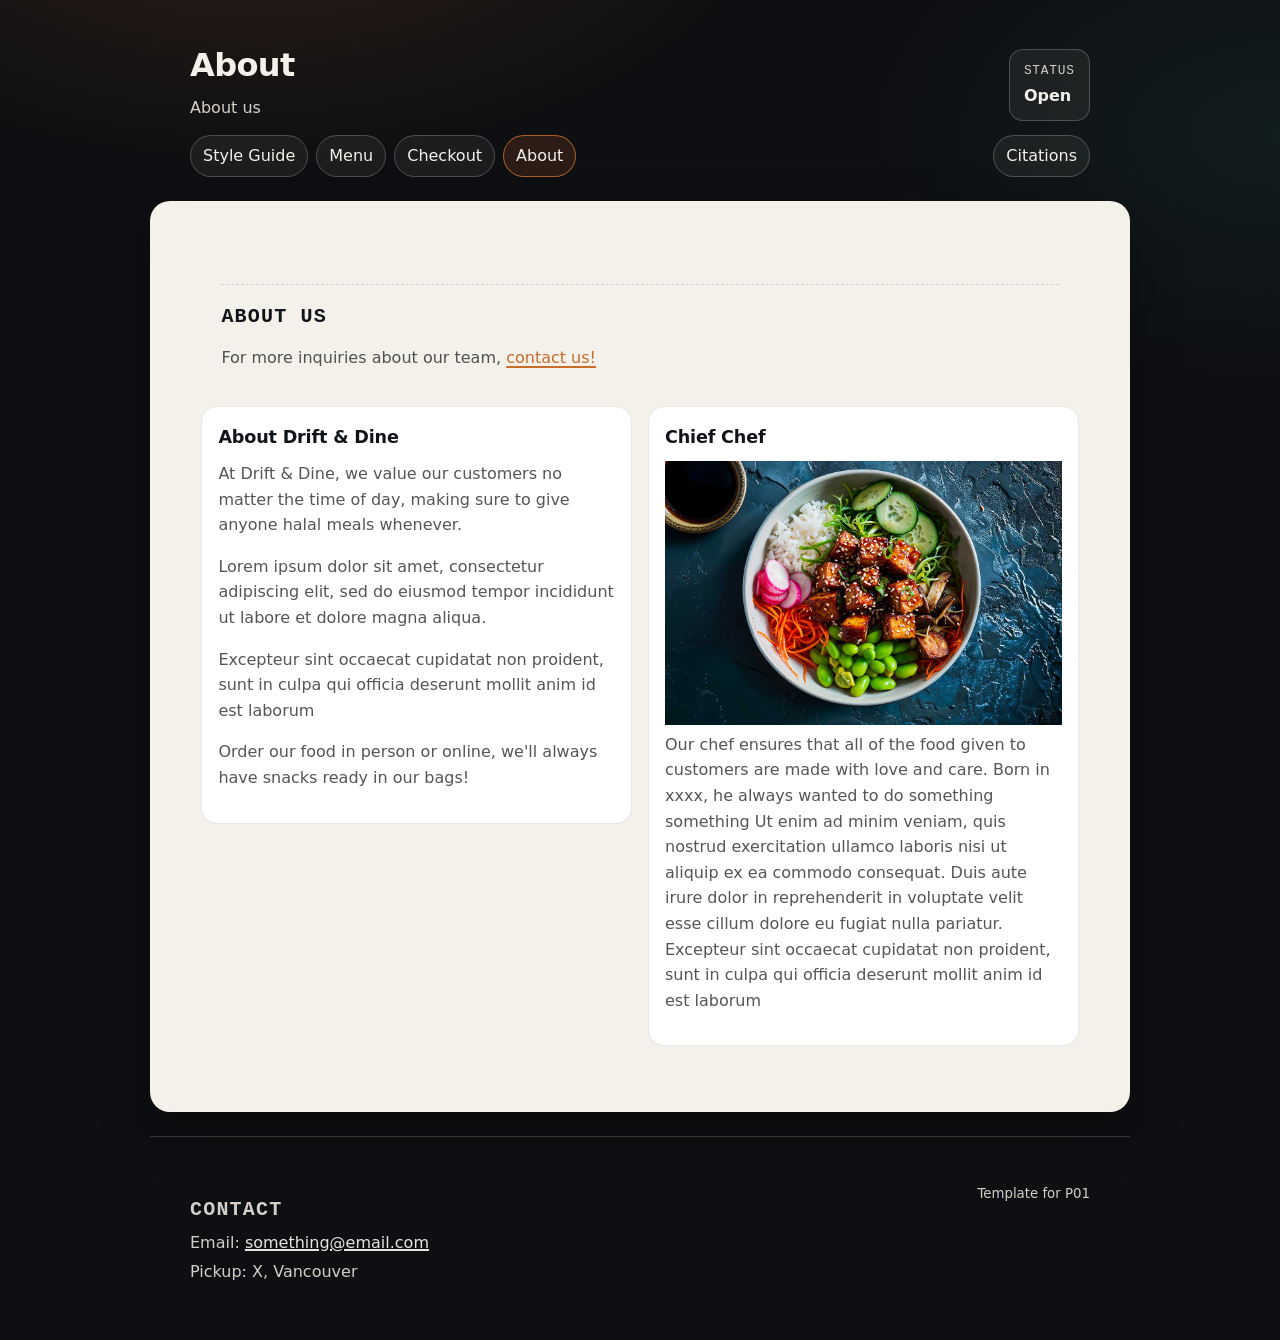
==== about.html @ 3fe71f36 "Added about me and contact link, incorporated links between pages, made minor adjustments to some he" ====
<!DOCTYPE html>
<html lang="en">
  <head>
    <meta charset="utf-8" />
    <meta name="viewport" content="width=device-width, initial-scale=1" />
    <title>About Us</title>
    <link rel="stylesheet" href="css/main.css" />
  </head>

  <body>
    <a class="skip-link" href="#main">Skip to content</a>

    <header class="site-header">
      <div class="container">
        <div class="brandbar">
          <div>
            <h1 class="page-title">About</h1>
            <p class="lede">About us</p>
          </div>

          <div class="brand-chip" aria-label="Order status">
            <span class="brand-chip__label">Status</span>
            <span class="brand-chip__name">Open</span>
          </div>
        </div>

        <nav class="top-nav" aria-label="Primary">
          <a href="index.html">Style Guide</a>
          <a href="prodlist.html">Menu</a>
          <a href="checkout.html">Checkout</a>
          <a href="about.html" aria-current="page">About</a>
          <span class="top-nav__spacer" aria-hidden="true"></span>
          <a href="index.html#citations">Citations</a>
        </nav>
      </div>
    </header>

    <main id="main" class="paper">
      <div class="container">
        <section class="section">
          <header class="section__header">
            <h2>About Us</h2>
            <p class="section__hint">For more inquiries about our team, <a href="#contact">contact us!</a></p>
          </header>

          <div class="checkout-layout">
            <!-- cart -->
            <section class="card checkout-card" aria-label="Cart">
              <h3>About Drift &amp; Dine</h3>
              <p>At Drift &amp; Dine, we value our customers no matter the time of day, making sure to give anyone halal meals whenever.</p>
              <p>Lorem ipsum dolor sit amet, consectetur adipiscing elit, sed do eiusmod tempor incididunt ut labore et dolore magna aliqua. </p>
              <p> Excepteur sint occaecat cupidatat non proident, sunt in culpa qui officia deserunt mollit anim id est laborum</p>
              <p>Order our food in person or online, we'll always have snacks ready in our bags!</p>
            </section>
            <!-- payment -->
            <section class="card checkout-card" aria-label="Payment form">
                <h3>Chief Chef</h3>
                <!-- chef image and properties are unused at the moment, possible will reuse later. -->
                <a class="product-card__media">
                  <img src="img/street-bowl.jpg" alt="street bowl" />
                </a>
                <p>Our chef ensures that all of the food given to customers are made with love and care. Born in xxxx, he always wanted to do something something Ut enim ad minim veniam, quis nostrud exercitation ullamco laboris nisi ut aliquip ex ea commodo consequat. Duis aute irure dolor in reprehenderit in voluptate velit esse cillum dolore eu fugiat nulla pariatur. Excepteur sint occaecat cupidatat non proident, sunt in culpa qui officia deserunt mollit anim id est laborum</p>
                
            </section>
          </div>
        </section>
      </div>
    </main>

    <footer class="site-footer">
      <div class="container footer-grid">
        <div>
          <h2 class="footer-title" id="contact">Contact</h2>
          <p class="footer-muted">Email: <a href="mailto:something@email.com">something@email.com</a></p>
          <p class="footer-muted">Pickup: X, Vancouver</p>
        </div>
        <div>
          <p class="footer-muted"><small>Template for P01</small></p>
        </div>
      </div>
    </footer>
  </body>
</html>
---- css/main.css ----
/*  - Adds -Steven’s clarity: simple code blocks + css follows Tawshifs readable defaults
    - Fixes- nicer code formatting, consistent forms */
*,
*::before,
*::after { box-sizing: border-box; }

html { scroll-behavior: smooth; }

body {
  margin: 0;
  line-height: 1.6;
  -webkit-font-smoothing: antialiased;
  text-rendering: optimizeLegibility;
}

img { display: block; max-width: 100%; height: auto; }

/*  Tokens  */
:root{
  --bg: #0E0F12;
  --paper: #F4F1EA;
  --ink: #101318;
  --muted: rgba(16,19,24,0.72);
  --line: rgba(16,19,24,0.14);

  --accent: #C86B2B;
  --accent-2: #2A7F75;

  --radius: 14px;
  --max: 980px;

  --mono: ui-monospace, SFMono-Regular, Menlo, Monaco, Consolas, "Liberation Mono", monospace;
  --sans: system-ui, -apple-system, Segoe UI, Roboto, Arial, sans-serif;

  --shadow: 0 18px 48px rgba(0,0,0,0.35);
}

/*  Page background*/
body{
  font-family: var(--sans);
  background:
    radial-gradient(900px 500px at 20% -10%, rgba(200,107,43,0.18), transparent 60%),
    radial-gradient(700px 420px at 100% 10%, rgba(42,127,117,0.12), transparent 60%),
    var(--bg);
  color: var(--paper);
}

/*  Layout containers  */
header, main, footer{
  max-width: var(--max);
  margin: 0 auto;
  padding: 1.25rem;
}

main{
  background: var(--paper);
  color: var(--ink);
  border-radius: calc(var(--radius) + 6px);
  padding: 1.4rem;
  box-shadow: var(--shadow);
  border: 1px solid rgba(255,255,255,0.08);
}

/*  Header  */
header h1{
  font-size: clamp(1.6rem, 3vw, 2.2rem);
  letter-spacing: -0.02em;
  margin: 0 0 0.25rem;
}

header p{
  margin: 0.25rem 0 1rem;
  max-width: 70ch;
  color: rgba(244,241,234,0.86);
}

/*  Top nav  */
header nav{
  display: flex;
  flex-wrap: wrap;
  gap: 0.5rem;
  align-items: center;
}

.nav-divider{
  opacity: 0.65;
  padding: 0 0.15rem;
  user-select: none;
}

header nav a{
  display: inline-block;
  padding: 0.45rem 0.75rem;
  border-radius: 999px;
  text-decoration: none;
  color: var(--paper);
  border: 1px solid rgba(244,241,234,0.22);
  background: rgba(244,241,234,0.06);
  transition: background 0.2s ease, border-color 0.2s ease, transform 0.2s ease;
}

header nav a:hover{
  border-color: rgba(200,107,43,0.65);
  background: rgba(200,107,43,0.12);
  transform: translateY(-1px);
}

header nav a:focus-visible{
  outline: 3px solid rgba(200,107,43,0.45);
  outline-offset: 2px;
}

hr{
  border: none;
  height: 1px;
  background: rgba(244,241,234,0.18);
  margin: 1.25rem 0 0;
}

/*  Headings  */
h2{
  margin: 2rem 0 0.75rem;
  font-size: 1.25rem;
  letter-spacing: 0.06em;
  text-transform: uppercase;
  font-family: var(--mono);
  color: var(--ink);
  border-top: 1px dashed var(--line);
  padding-top: 1rem;
}

h3{
  margin: 0 0 0.6rem;
  font-size: 1.1rem;
  letter-spacing: -0.01em;
}

h4{
  margin: 1rem 0 0.45rem;
  font-size: 0.95rem;
  color: rgba(16,19,24,0.88);
}

/* Body text */
main p{
  max-width: 72ch;
  color: var(--muted);
  margin-top: 0.4rem;
}

.note{
  margin-top: 0.75rem;
  font-size: 0.95rem;
}

/*  Element */
.element{
  background: #FFFFFF;
  border: 1px solid rgba(16,19,24,0.10);
  border-radius: var(--radius);
  padding: 1rem 1rem 0.95rem;
  margin: 0.9rem 0 1.1rem;
  position: relative;
}

.element::before{
  content: "";
  position: absolute;
  top: -7px;
  left: 18px;
  width: 64px;
  height: 12px;
  background: rgba(200,107,43,0.20);
  border: 1px solid rgba(200,107,43,0.25);
  border-radius: 999px;
}
main a{
  color: var(--accent);
  text-decoration: underline;
  text-underline-offset: 3px;
  text-decoration-thickness: 2px;
  transition: color 0.2s ease, text-decoration-color 0.2s ease;
}

main a:hover{
  color: #A65624;
  text-decoration-color: transparent; 
}

main a:focus-visible{
  outline: 3px solid rgba(200,107,43,0.35);
  outline-offset: 2px;
  border-radius: 6px;
}

/*  Code blocks  */
pre{
  margin: 0.6rem 0 0.9rem;
  overflow-x: auto;
  background: rgba(16,19,24,0.04);
  border: 1px dashed rgba(16,19,24,0.18);
  border-radius: 12px;
  padding: 0.85rem;
}

code{
  font-family: var(--mono);
  font-size: 0.92rem;
  color: rgba(16,19,24,0.92);
}

pre code{
  display: block;
  white-space: pre; /* keep formatting */
}

/* Inline code inside sentences */
p code, li code{
  background: rgba(16,19,24,0.06);
  border: 1px solid rgba(16,19,24,0.10);
  padding: 0.1rem 0.35rem;
  border-radius: 8px;
}

/*  Buttons */
button{
  font: inherit;
  padding: 0.6rem 0.95rem;
  border-radius: 12px;
  border: 1px solid rgba(16,19,24,0.18);
  background: #fff;
  color: var(--ink);
  cursor: pointer;
  transition: transform 0.2s ease, border-color 0.2s ease, background 0.2s ease;
}

button:hover{
  border-color: rgba(200,107,43,0.75);
  transform: translateY(-1px);
}

button:active{
  transform: translateY(0px);
}

button:focus-visible{
  outline: 3px solid rgba(200,107,43,0.35);
  outline-offset: 2px;
}

.button-row{
  display: flex;
  gap: 0.5rem;
  flex-wrap: wrap;
}

/*  Forms with Stevens “label underline- */
label{
  display: inline-block;
  margin: 0.35rem 0 0.25rem;
  font-weight: 650;
  color: rgba(16,19,24,0.88);
  border-bottom: 2px solid rgba(16,19,24,0.10);
  padding-bottom: 0.15rem;
}

input[type="text"],
input[type="email"],
input[type="tel"],
input[type="number"]{
  width: min(520px, 100%);
  padding: 0.65rem 0.8rem;
  border-radius: 12px;
  border: 1px solid rgba(16,19,24,0.20);
  background: #fff;
  color: var(--ink);
  transition: border-color 0.2s ease, box-shadow 0.2s ease, background 0.2s ease;
}

input:hover{
  border-color: rgba(16,19,24,0.34);
}

input:focus{
  outline: none;
  border-color: rgba(200,107,43,0.75);
  box-shadow: 0 0 0 4px rgba(200,107,43,0.18);
  background: rgba(244,241,234,0.55); /* subtle “paper” interaction */
}

/*  Radios  */
fieldset{
  border: 1px dashed rgba(16,19,24,0.20);
  border-radius: var(--radius);
  padding: 0.8rem;
  background: rgba(16,19,24,0.02);
  margin: 0.75rem 0;
}

legend{
  font-family: var(--mono);
  font-size: 0.85rem;
  letter-spacing: 0.06em;
  text-transform: uppercase;
  padding: 0 0.4rem;
  color: rgba(16,19,24,0.75);
}

input[type="radio"]{
  accent-color: var(--accent);
}

/*  Images*/
img{
  border-radius: 14px;
  border: 1px solid rgba(16,19,24,0.12);
}

a:hover img{ border-color: rgba(200,107,43,0.45); }

a:focus-visible img{
  outline: 3px solid rgba(200,107,43,0.35);
  outline-offset: 3px;
}

/*  Lists */
ul, ol{
  padding-left: 1.2rem;
  color: rgba(16,19,24,0.78);
}

li{ margin: 0.25rem 0; }

/*  Type demo   */
.type-demo h1{ margin: 0 0 0.2rem; }
.type-demo h2{
  margin: 0 0 0.2rem;
  border: none;
  padding: 0;
  text-transform: none;
  font-family: var(--sans);
  letter-spacing: -0.01em;
}
.type-demo h3{ margin: 0 0 0.2rem; }
.type-demo h4{ margin: 0; }

/*  Menu grid  */
.menu-grid{
  display: grid;
  grid-template-columns: repeat(auto-fit, minmax(220px, 1fr));
  gap: 0.9rem;
}

.menu-card{
  border: 1px solid rgba(16,19,24,0.10);
  border-radius: 14px;
  padding: 0.8rem;
  background: rgba(16,19,24,0.02);
}

.price{ margin: 0.35rem 0; }

/*  Colour book */
.color-book{
  display: grid;
  grid-template-columns: repeat(auto-fit, minmax(220px, 1fr));
  gap: 0.75rem;
  margin-top: 0.75rem;
}

.swatch{
  display: grid;
  grid-template-columns: 44px 1fr;
  gap: 0.75rem;
  align-items: center;
  border: 1px solid rgba(16,19,24,0.10);
  border-radius: 14px;
  padding: 0.75rem;
  background: #fff;
}

.chip{
  width: 44px;
  height: 44px;
  border-radius: 12px;
  border: 1px solid rgba(16,19,24,0.12);
}

.swatch-meta{ display: grid; gap: 0.1rem; }

.swatch-name{
  margin: 0;
  color: rgba(16,19,24,0.92);
  font-weight: 800;
}

.swatch-use{ margin: 0; font-size: 0.95rem; }

.swatch-hex{
  grid-column: 1 / -1;
  margin: 0.35rem 0 0;
}

/*  Image section */
.image-stack{
  display: grid;
  gap: 0.9rem;
  margin-top: 0.75rem;
}

.img-block{
  margin: 0;
  padding: 0.75rem;
  border: 1px solid rgba(16,19,24,0.10);
  border-radius: 14px;
  background: rgba(16,19,24,0.02);
}

.img-block figcaption{
  margin-top: 0.6rem;
  color: rgba(16,19,24,0.72);
  max-width: 70ch;
}

/*  Notes block  */
.icon-notes{
  margin-top: 0.75rem;
  padding: 0.75rem;
  border-left: 4px solid rgba(42,127,117,0.35);
  background: rgba(42,127,117,0.08);
  border-radius: 12px;
}

/*  Brand preview  */
.brand-preview{
  display: grid;
  gap: 0.75rem;
  border: 1px solid rgba(16,19,24,0.10);
  border-radius: 14px;
  padding: 0.9rem;
  background: linear-gradient(180deg, rgba(200,107,43,0.06), rgba(42,127,117,0.05));
}

.preview-kicker{
  margin: 0;
  font-family: var(--mono);
  letter-spacing: 0.06em;
  text-transform: uppercase;
  color: rgba(16,19,24,0.65);
}

.preview-title{ margin: 0.2rem 0 0.25rem; font-size: 1.15rem; }
.preview-body{ margin: 0; }

.preview-actions{
  display: flex;
  gap: 0.5rem;
  flex-wrap: wrap;
  align-items: center;
}

.ghost-link{
  padding: 0.55rem 0.8rem;
  border-radius: 12px;
  border: 1px dashed rgba(16,19,24,0.22);
  text-decoration: none;
  color: rgba(16,19,24,0.82);
  background: rgba(255,255,255,0.6);
}

.ghost-link:hover{
  border-color: rgba(42,127,117,0.55);
  color: rgba(42,127,117,0.95);
}

.badge{
  display: inline-block;
  padding: 0.35rem 0.6rem;
  border-radius: 999px;
  font-family: var(--mono);
  font-size: 0.85rem;
  letter-spacing: 0.04em;
  border: 1px solid rgba(16,19,24,0.12);
}

.badge-spice{
  background: rgba(200,107,43,0.12);
  color: rgba(120,55,20,0.95);
}

.badge-info{
  background: rgba(42,127,117,0.12);
  color: rgba(22,86,78,0.95);
}

/*  Footer  */
footer{
  margin-top: 1.5rem;
  border-top: 1px solid rgba(244,241,234,0.18);
  padding-top: 1.25rem;
  color: rgba(244,241,234,0.85);
}

footer a{
  color: rgba(244,241,234,0.95);
  text-decoration-thickness: 2px;
}

footer a:hover{ color: var(--accent); }

/*  Responsive  */
@media (max-width: 560px){
  header nav a{ width: 100%; text-align: center; }
  .nav-divider{ display: none; }
  button{ width: 100%; }
  .button-row{ flex-direction: column; }
  main{ padding: 1rem; }
}

.nav-container{ display:flex; flex-wrap:wrap; align-items:baseline; gap:0.5rem; }
.product-container, .checkout-container{ display:flex; flex-wrap:wrap; gap:1rem; }
.checkout-container{ justify-content: space-between; }
/* checkout*/

.skip-link{
  position: absolute;
  left: -999px;
  top: 0;
  padding: 0.6rem 0.9rem;
  background: #fff;
  color: var(--ink);
  border-radius: 12px;
  border: 1px solid rgba(16,19,24,0.18);
}
.skip-link:focus{
  left: 1rem;
  top: 1rem;
  z-index: 999;
}

.container{
  max-width: var(--max);
  margin: 0 auto;
  padding: 1.25rem;
}

.site-header{
  padding-bottom: 0.25rem;
}

.brandbar{
  display: flex;
  justify-content: space-between;
  align-items: flex-end;
  gap: 1rem;
  flex-wrap: wrap;
}

.page-title{
  margin: 0;
  font-size: clamp(1.4rem, 3vw, 2rem);
  letter-spacing: -0.02em;
}

.lede{
  margin: 0.25rem 0 0;
  max-width: 60ch;
  color: rgba(244,241,234,0.86);
}

.brand-chip{
  display: grid;
  gap: 0.1rem;
  padding: 0.7rem 0.9rem;
  border-radius: 14px;
  border: 1px solid rgba(244,241,234,0.22);
  background: rgba(244,241,234,0.06);
}
.brand-chip__label{
  font-family: var(--mono);
  font-size: 0.8rem;
  letter-spacing: 0.06em;
  text-transform: uppercase;
  opacity: 0.85;
}
.brand-chip__name{
  font-weight: 800;
}

.top-nav{
  margin-top: 0.9rem;
  display: flex;
  flex-wrap: wrap;
  gap: 0.5rem;
  align-items: center;
}
.top-nav a{
  display: inline-block;
  padding: 0.45rem 0.75rem;
  border-radius: 999px;
  text-decoration: none;
  color: var(--paper);
  border: 1px solid rgba(244,241,234,0.22);
  background: rgba(244,241,234,0.06);
}
.top-nav a:hover{
  border-color: rgba(200,107,43,0.65);
  background: rgba(200,107,43,0.12);
}
.top-nav a[aria-current="page"]{
  border-color: rgba(200,107,43,0.85);
  background: rgba(200,107,43,0.16);
}
.top-nav__spacer{
  flex: 1 1 auto;
}

.paper{
  background: var(--paper);
  color: var(--ink);
  border-radius: calc(var(--radius) + 6px);
  box-shadow: var(--shadow);
  border: 1px solid rgba(255,255,255,0.08);
}
.section{
  padding: 1.2rem 0.5rem 1.4rem;
}
.section__header h2{
  margin-top: 0;
}
.section__hint{
  margin: 0.25rem 0 0;
  color: var(--muted);
}

.checkout-layout{
  display: grid;
  grid-template-columns: 1fr 1fr;
  gap: 1rem;
  align-items: start;
  margin-top: 1rem;
}

.card{
  background: #fff;
  border: 1px solid rgba(16,19,24,0.10);
  border-radius: 16px;
  padding: 1rem;
}

.card__head{
  display: flex;
  justify-content: space-between;
  align-items: center;
  gap: 0.75rem;
  margin-bottom: 0.6rem;
}
.card__head h3{
  margin: 0;
}

.tag{
  font-family: var(--mono);
  font-size: 0.8rem;
  letter-spacing: 0.06em;
  text-transform: uppercase;
  padding: 0.25rem 0.55rem;
  border-radius: 999px;
  border: 1px solid rgba(16,19,24,0.12);
  background: rgba(16,19,24,0.03);
  color: rgba(16,19,24,0.75);
}

.muted{ color: rgba(16,19,24,0.62); }

.cart{
  list-style: none;
  padding: 0;
  margin: 0;
}
.cart__row{
  display: flex;
  justify-content: space-between;
  gap: 1rem;
  padding: 0.7rem 0;
  border-bottom: 1px solid rgba(16,19,24,0.10);
}
.cart__row:last-child{ border-bottom: none; }

.cart__name{ font-weight: 750; }
.cart__meta{ display:block; font-size: 0.92rem; color: rgba(16,19,24,0.62); }
.cart__price{ font-weight: 750; }

.totals{
  margin-top: 0.9rem;
  display: grid;
  gap: 0.35rem;
}
.totals__row{
  display: flex;
  justify-content: space-between;
  gap: 1rem;
}
.totals__row--grand{
  margin-top: 0.35rem;
  padding-top: 0.6rem;
  border-top: 1px solid rgba(16,19,24,0.12);
}

.form{
  display: grid;
  gap: 0.9rem;
}
.fieldset{
  border: 1px dashed rgba(16,19,24,0.20);
  border-radius: 14px;
  padding: 0.8rem;
  background: rgba(16,19,24,0.02);
}
.field{
  display: grid;
  gap: 0.35rem;
  margin-top: 0.55rem;
}
.field:first-of-type{ margin-top: 0; }

.choice{
  display: flex;
  gap: 0.6rem;
  align-items: baseline;
  margin-top: 0.45rem;
}

.field--two{
  display: grid;
  grid-template-columns: 1fr 1fr 1fr;
  gap: 0.6rem;
  margin-top: 0.75rem;
}

.actions{
  margin-top: 0.6rem;
}
.actions--stack{
  display: grid;
  gap: 0.55rem;
}

.btn{
  display: inline-block;
  text-align: center;
  padding: 0.65rem 0.95rem;
  border-radius: 12px;
  border: 1px solid rgba(16,19,24,0.18);
  background: #fff;
  color: var(--ink);
  text-decoration: none;
  cursor: pointer;
}
.btn:hover{
  border-color: rgba(200,107,43,0.75);
  transform: translateY(-1px);
}
.btn:focus-visible{
  outline: 3px solid rgba(200,107,43,0.35);
  outline-offset: 2px;
}
.btn--primary{
  border-color: rgba(200,107,43,0.65);
  background: rgba(200,107,43,0.10);
}

.site-footer{
  padding-top: 1.25rem;
  padding-bottom: 2rem;
  color: rgba(244,241,234,0.85);
}
.footer-grid{
  display: flex;
  justify-content: space-between;
  gap: 1rem;
  flex-wrap: wrap;
}
.footer-title{
  margin: 0 0 0.25rem; 
  color: rgba(244,241,234,0.85);
}
.footer-muted{ margin: 0.2rem 0; color: rgba(244,241,234,0.85); }

@media (max-width: 820px){
  .checkout-layout{ grid-template-columns: 1fr; }
  .top-nav__spacer{ display:none; }
}
@media (max-width: 560px){
  .top-nav a{ width: 100%; }
  .field--two{ grid-template-columns: 1fr; }
}
/* product listing template */

.sub-nav{
  display: flex;
  flex-wrap: wrap;
  gap: 0.5rem;
  margin: 0.75rem 0 1rem;
}
.sub-nav a{
  display: inline-block;
  padding: 0.4rem 0.7rem;
  border-radius: 999px;
  text-decoration: none;
  border: 1px solid rgba(16,19,24,0.14);
  background: rgba(16,19,24,0.03);
  color: rgba(16,19,24,0.88);
}
.sub-nav a:hover{
  border-color: rgba(200,107,43,0.55);
  background: rgba(200,107,43,0.10);
}

.feature{
  display: grid;
  grid-template-columns: 1.2fr 1fr;
  gap: 1rem;
  margin-top: 0.5rem;
  padding: 1rem;
  border-radius: 16px;
  border: 1px solid rgba(16,19,24,0.10);
  background: linear-gradient(180deg, rgba(200,107,43,0.06), rgba(42,127,117,0.05));
}
.feature__media img{
  width: 100%;
  height: auto;
}
.feature__title{
  margin: 0;
  font-size: 1.25rem;
}
.feature__copy{
  margin: 0.45rem 0 0.7rem;
  color: rgba(16,19,24,0.72);
  max-width: 65ch;
}

.price-row{
  display: flex;
  flex-wrap: wrap;
  gap: 0.5rem;
  align-items: center;
  margin-bottom: 0.75rem;
}

.pill{
  display: inline-block;
  padding: 0.25rem 0.55rem;
  border-radius: 999px;
  font-family: var(--mono);
  font-size: 0.8rem;
  letter-spacing: 0.05em;
  border: 1px solid rgba(16,19,24,0.12);
  background: rgba(16,19,24,0.03);
  color: rgba(16,19,24,0.72);
}
.pill--mint{
  background: rgba(42,127,117,0.12);
  color: rgba(22,86,78,0.95);
  border-color: rgba(42,127,117,0.22);
}

.product-grid{
  display: grid;
  grid-template-columns: repeat(3, minmax(0, 1fr));
  gap: 0.9rem;
  margin-top: 0.9rem;
}

.product-card{
  border: 1px solid rgba(16,19,24,0.10);
  border-radius: 16px;
  background: #fff;
  overflow: hidden;
  display: grid;
  grid-template-rows: auto 1fr;
}

.product-card__media{
  display: block;
}
.product-card__media img{
  width: 100%;
  height: auto;
  border-radius: 0;
  border: 0;
}

.placeholder-media{
  display: grid;
  place-items: center;
  height: 180px;
  font-size: 2rem;
  border-bottom: 1px solid rgba(16,19,24,0.10);
  background: rgba(16,19,24,0.03);
  color: rgba(16,19,24,0.55);
}

.product-card__body{
  padding: 0.85rem;
  display: grid;
  gap: 0.35rem;
}
.product-card__title{
  margin: 0;
  font-size: 1.05rem;
}
.product-card__desc{
  margin: 0;
  color: rgba(16,19,24,0.70);
  max-width: 55ch;
}

.product-card__meta{
  display: flex;
  justify-content: space-between;
  align-items: center;
  gap: 0.75rem;
  margin-top: 0.25rem;
}

.pill-link{
  display: inline-block;
  padding: 0.35rem 0.65rem;
  border-radius: 999px;
  font-family: var(--mono);
  font-size: 0.8rem;
  letter-spacing: 0.05em;
  text-decoration: none;
  border: 1px solid rgba(200,107,43,0.45);
  background: rgba(200,107,43,0.10);
  color: rgba(16,19,24,0.88);
}
.pill-link:hover{
  border-color: rgba(200,107,43,0.75);
  background: rgba(200,107,43,0.16);
}

.notice{
  border: 1px dashed rgba(16,19,24,0.20);
  border-radius: 14px;
  padding: 0.85rem;
  background: rgba(16,19,24,0.02);
}
.notice p{ margin: 0.35rem 0; }

@media (max-width: 960px){
  .product-grid{ grid-template-columns: repeat(2, minmax(0, 1fr)); }
  .feature{ grid-template-columns: 1fr; }
}
@media (max-width: 560px){
  .product-grid{ grid-template-columns: 1fr; }
  .sub-nav a{ width: 100%; text-align: center; }
}
/* Palette Steven style*/
.palette-grid{
  display: grid;
  grid-template-columns: repeat(auto-fit, minmax(260px, 1fr));
  gap: 0.9rem;
  margin-top: 0.75rem;
}

.palette-card{
  margin: 0;
  padding: 0.75rem;
  border: 1px solid rgba(16,19,24,0.10);
  border-radius: 14px;
  background: rgba(16,19,24,0.02);
}

.palette-card img{
  width: 100%;
  height: auto;
  border-radius: 14px;
  border: 1px solid rgba(16,19,24,0.12);
}

.palette-card figcaption{
  margin-top: 0.6rem;
  color: rgba(16,19,24,0.72);
  max-width: 70ch;
}
.nav-link{
  display:inline-block;
  padding:0.45rem 0.75rem;
  border-radius:999px;
  text-decoration:none;
  color: var(--paper);
  border: 1px solid rgba(244,241,234,0.22);
  background: rgba(244,241,234,0.06);
}
.nav-link:hover{
  border-color: rgba(200,107,43,0.65);
  background: rgba(200,107,43,0.12);
}
.pay-fields{
  display:grid;
  grid-template-columns: 1fr 1fr 1fr;
  gap: 0.6rem;
}

/* .chef_img{
  max-width: 75%;
  height:auto;
} */
@media (max-width:560px){
  .pay-fields{ grid-template-columns: 1fr; }
}
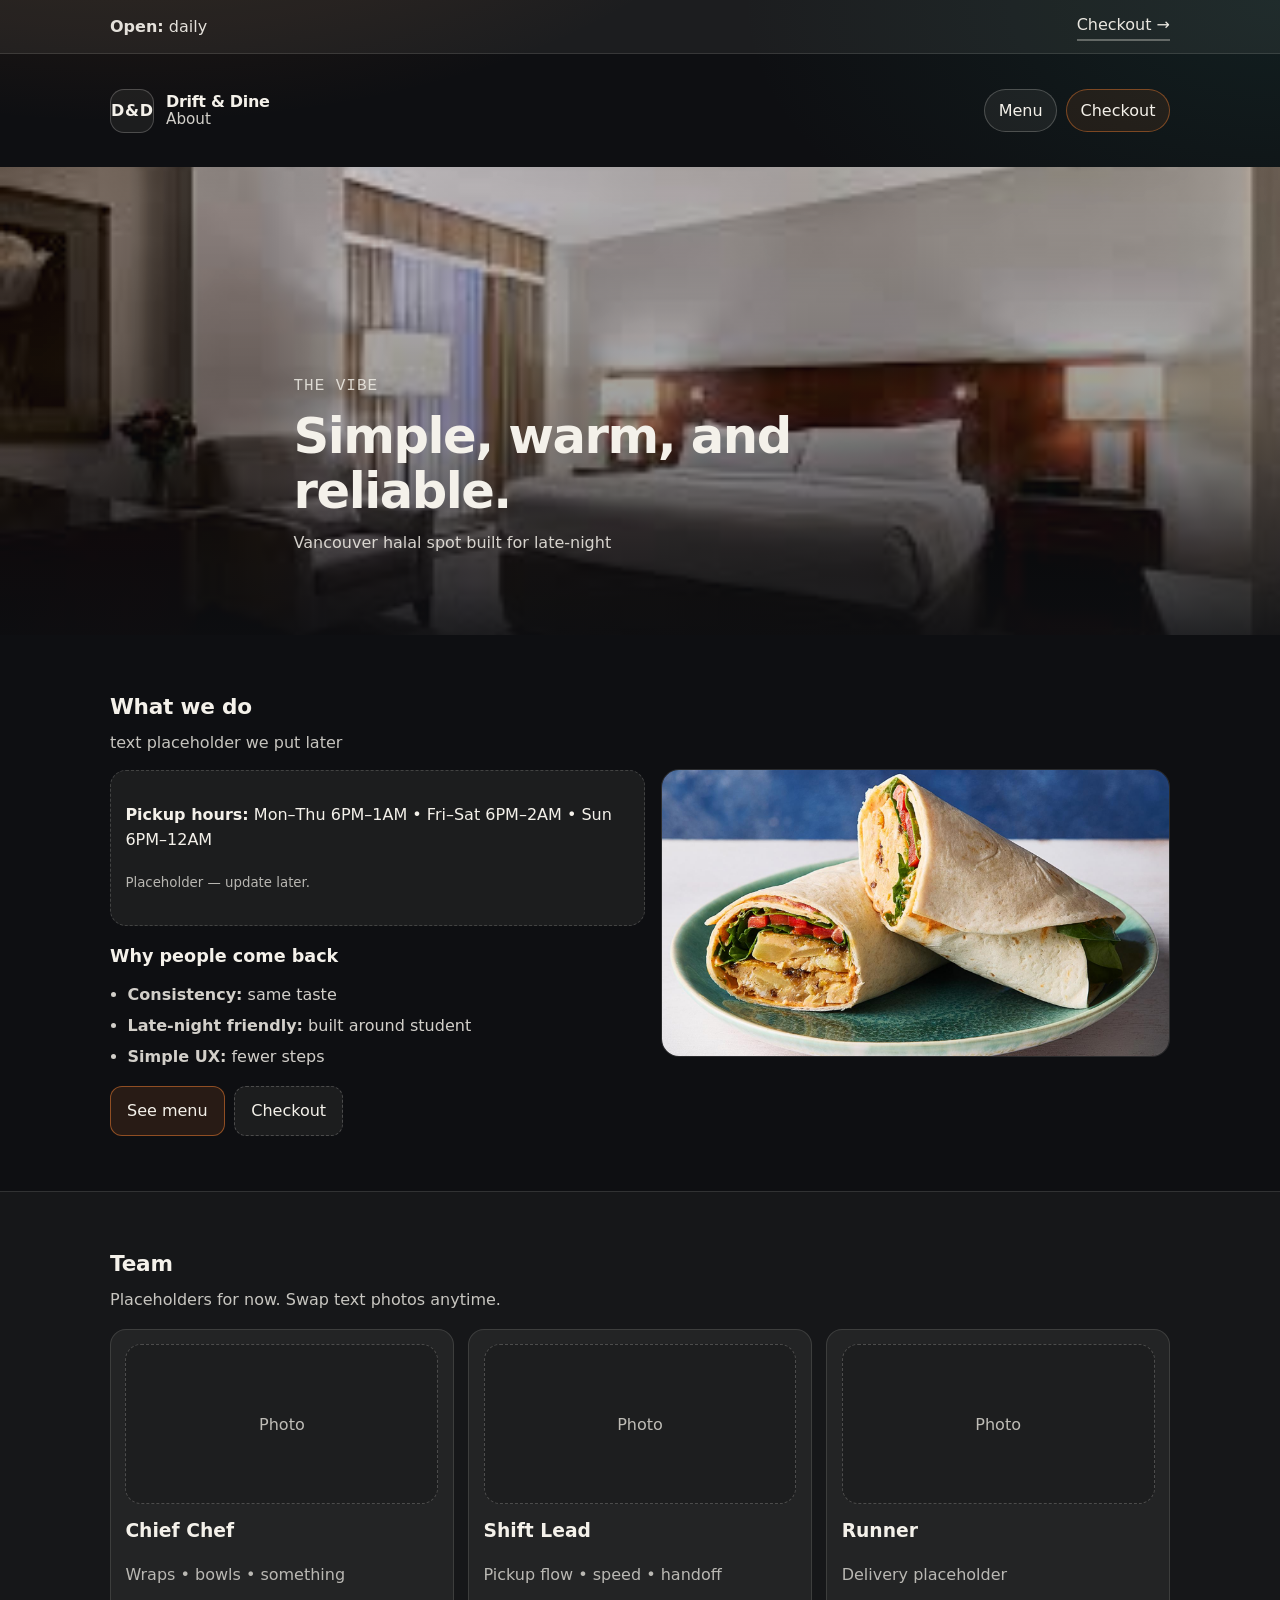
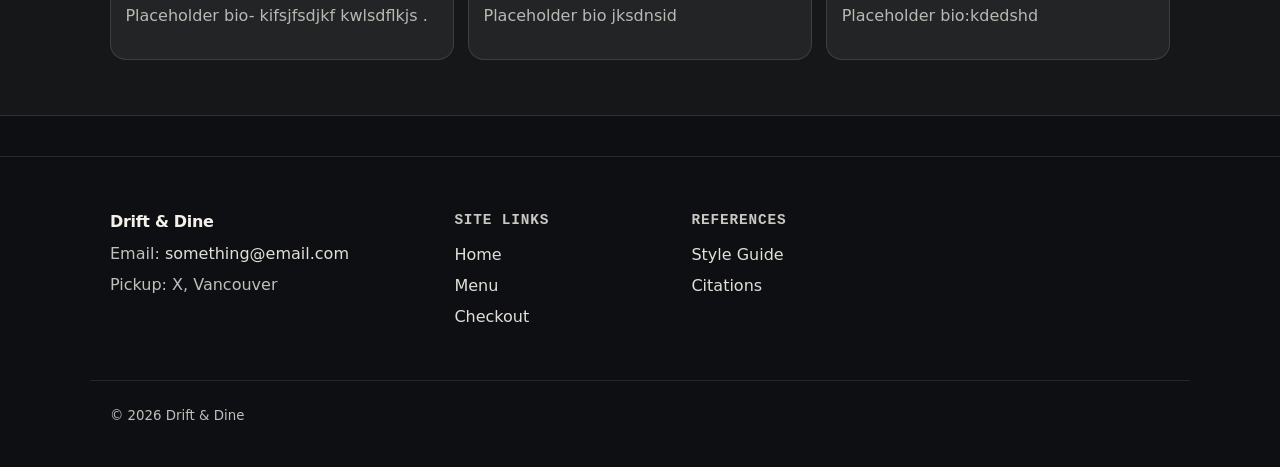
==== commit 4676c37f: "Revamp layout, header/footer, and styles Refactor site templates and CSS for a refreshed layout and " ====
--- a/about.html
+++ b/about.html
@@ -3,81 +3,143 @@
   <head>
     <meta charset="utf-8" />
     <meta name="viewport" content="width=device-width, initial-scale=1" />
-    <title>About Us</title>
+    <title>Drift &amp; Dine About</title>
     <link rel="stylesheet" href="css/main.css" />
   </head>
 
-  <body>
-    <a class="skip-link" href="#main">Skip to content</a>
+  <body class="site">
+    <a class="skip-link" href="#main">Skip content</a>
 
-    <header class="site-header">
-      <div class="container">
-        <div class="brandbar">
-          <div>
-            <h1 class="page-title">About</h1>
-            <p class="lede">About us</p>
-          </div>
+    <div class="noticebar" role="region" aria-label="Announcement">
+      <div class="container noticebar__inner">
+        <p class="noticebar__text"><strong>Open:</strong> daily</p>
+        <a class="noticebar__link" href="checkout.html">Checkout →</a>
+      </div>
+    </div>
 
-          <div class="brand-chip" aria-label="Order status">
-            <span class="brand-chip__label">Status</span>
-            <span class="brand-chip__name">Open</span>
-          </div>
-        </div>
+    <header class="header header--overlay">
+      <div class="container header__row">
+        <a class="brand" href="index.html" aria-label="Drift &amp; Dine home">
+          <span class="brand__mark" aria-hidden="true">D&amp;D</span>
+          <span class="brand__text">
+            <span class="brand__name">Drift &amp; Dine</span>
+            <span class="brand__tag">About</span>
+          </span>
+        </a>
 
-        <nav class="top-nav" aria-label="Primary">
-          <a href="index.html">Style Guide</a>
-          <a href="prodlist.html">Menu</a>
-          <a href="checkout.html">Checkout</a>
-          <a href="about.html" aria-current="page">About</a>
-          <span class="top-nav__spacer" aria-hidden="true"></span>
-          <a href="index.html#citations">Citations</a>
+        <nav class="nav" aria-label="Primary">
+          <a class="nav__link" href="prodlist.html">Menu</a>
+          <a class="nav__link nav__link--cta" href="checkout.html">Checkout</a>
         </nav>
       </div>
     </header>
 
-    <main id="main" class="paper">
-      <div class="container">
-        <section class="section">
-          <header class="section__header">
-            <h2>About Us</h2>
-            <p class="section__hint">For more inquiries about our team, <a href="#contact">contact us!</a></p>
+    <main id="main">
+      <section class="hero hero--short" aria-label="About hero">
+        <div class="hero__bg hero__bg--about" aria-hidden="true"></div>
+        <div class="hero__overlay" aria-hidden="true"></div>
+
+        <div class="container hero__content">
+          <p class="hero__kicker">The vibe</p>
+          <h1 class="hero__title">Simple, warm, and reliable.</h1>
+          <p class="hero__sub"> Vancouver halal spot built for late-night</p>
+        </div>
+      </section>
+
+      <section class="section" aria-label="What we do">
+        <div class="container split">
+          <div class="split__copy">
+            <h2 class="section__title">What we do</h2>
+            <p class="section__hint">text placeholder we put later</p>
+
+            <div class="callout" aria-label="Hours">
+              <p><strong>Pickup hours:</strong> Mon–Thu 6PM–1AM • Fri–Sat 6PM–2AM • Sun 6PM–12AM</p>
+              <p class="muted"><small>Placeholder — update later.</small></p>
+            </div>
+
+            <h3 class="h3">Why people come back</h3>
+            <ul class="bullets">
+              <li><strong>Consistency:</strong> same taste</li>
+              <li><strong>Late-night friendly:</strong> built around student</li>
+              <li><strong>Simple UX:</strong> fewer steps</li>
+            </ul>
+
+            <div class="actions">
+              <a class="btn btn--primary" href="prodlist.html">See menu</a>
+              <a class="btn btn--ghost" href="checkout.html">Checkout</a>
+            </div>
+          </div>
+
+          <div class="split__media" aria-label="Food image">
+            <img src="img/featured-wrap.jpg" alt="Midnight Wrap" loading="lazy" />
+          </div>
+        </div>
+      </section>
+
+      <section class="section section--alt" aria-label="Team">
+        <div class="container">
+          <header class="section__head">
+            <h2 class="section__title">Team</h2>
+            <p class="section__hint">Placeholders for now. Swap text photos anytime.</p>
           </header>
 
-          <div class="checkout-layout">
-            <!-- cart -->
-            <section class="card checkout-card" aria-label="Cart">
-              <h3>About Drift &amp; Dine</h3>
-              <p>At Drift &amp; Dine, we value our customers no matter the time of day, making sure to give anyone halal meals whenever.</p>
-              <p>Lorem ipsum dolor sit amet, consectetur adipiscing elit, sed do eiusmod tempor incididunt ut labore et dolore magna aliqua. </p>
-              <p> Excepteur sint occaecat cupidatat non proident, sunt in culpa qui officia deserunt mollit anim id est laborum</p>
-              <p>Order our food in person or online, we'll always have snacks ready in our bags!</p>
-            </section>
-            <!-- payment -->
-            <section class="card checkout-card" aria-label="Payment form">
-                <h3>Chief Chef</h3>
-                <!-- chef image and properties are unused at the moment, possible will reuse later. -->
-                <a class="product-card__media">
-                  <img src="img/street-bowl.jpg" alt="street bowl" />
-                </a>
-                <p>Our chef ensures that all of the food given to customers are made with love and care. Born in xxxx, he always wanted to do something something Ut enim ad minim veniam, quis nostrud exercitation ullamco laboris nisi ut aliquip ex ea commodo consequat. Duis aute irure dolor in reprehenderit in voluptate velit esse cillum dolore eu fugiat nulla pariatur. Excepteur sint occaecat cupidatat non proident, sunt in culpa qui officia deserunt mollit anim id est laborum</p>
-                
-            </section>
+          <div class="team">
+            <article class="person" aria-label="Chief Chef">
+              <div class="person__media" aria-hidden="true">Photo</div>
+              <div class="person__body">
+                <h3 class="person__name">Chief Chef</h3>
+                <p class="muted">Wraps • bowls • something</p>
+                <p class="muted">Placeholder bio- kifsjfsdjkf kwlsdflkjs .</p>
+              </div>
+            </article>
+
+            <article class="person" aria-label="Shift Lead">
+              <div class="person__media" aria-hidden="true">Photo</div>
+              <div class="person__body">
+                <h3 class="person__name">Shift Lead</h3>
+                <p class="muted">Pickup flow • speed • handoff</p>
+                <p class="muted">Placeholder bio jksdnsid</p>
+              </div>
+            </article>
+
+            <article class="person" aria-label="Runner">
+              <div class="person__media" aria-hidden="true">Photo</div>
+              <div class="person__body">
+                <h3 class="person__name">Runner</h3>
+                <p class="muted">Delivery placeholder</p>
+                <p class="muted">Placeholder bio:kdedshd</p>
+              </div>
+            </article>
           </div>
-        </section>
-      </div>
+        </div>
+      </section>
     </main>
 
-    <footer class="site-footer">
-      <div class="container footer-grid">
-        <div>
-          <h2 class="footer-title" id="contact">Contact</h2>
-          <p class="footer-muted">Email: <a href="mailto:something@email.com">something@email.com</a></p>
-          <p class="footer-muted">Pickup: X, Vancouver</p>
+    <footer class="footer" aria-label="Site footer">
+      <div class="container footer__grid">
+        <div class="footer__brand">
+          <p class="footer__logo">Drift &amp; Dine</p>
+          <p class="footer__muted">Email: <a href="mailto:something@email.com">something@email.com</a></p>
+          <p class="footer__muted">Pickup: X, Vancouver</p>
         </div>
-        <div>
-          <p class="footer-muted"><small>Template for P01</small></p>
+
+        <nav class="footer__col" aria-label="Site links">
+          <h2 class="footer__title">Site links</h2>
+          <a href="index.html">Home</a>
+          <a href="prodlist.html">Menu</a>
+          <a href="checkout.html">Checkout</a>
+        </nav>
+
+        <div class="footer__col" aria-label="References">
+          <h2 class="footer__title">References</h2>
+          <a href="styleguide.html">Style Guide</a>
+          <a href="styleguide.html#citations">Citations</a>
         </div>
+      </div>
+
+      <div class="container footer__bar" aria-label="Footer legal">
+        <p class="footer__muted"><small>© 2026 Drift &amp; Dine</small></p>
       </div>
     </footer>
   </body>
-</html>
+</html>
--- a/css/main.css
+++ b/css/main.css
@@ -1,33 +1,44 @@
-/*  - Adds -Steven’s clarity: simple code blocks + css follows Tawshifs readable defaults
-    - Fixes- nicer code formatting, consistent forms */
+/*  Created a new one, optimized */
 *,
 *::before,
-*::after { box-sizing: border-box; }
-
-html { scroll-behavior: smooth; }
-
-body {
+*::after{
+  box-sizing: border-box;
+}
+html{
+  scroll-behavior: smooth;
+}
+body{
   margin: 0;
   line-height: 1.6;
   -webkit-font-smoothing: antialiased;
   text-rendering: optimizeLegibility;
 }
-
-img { display: block; max-width: 100%; height: auto; }
-
-/*  Tokens  */
+img{
+  display: block;
+  max-width: 100%;
+  height: auto;
+}
+a{
+  color: inherit;
+}
+
+/*  tokens  */
 :root{
   --bg: #0E0F12;
   --paper: #F4F1EA;
   --ink: #101318;
-  --muted: rgba(16,19,24,0.72);
-  --line: rgba(16,19,24,0.14);
+
+  --muted-on-dark: rgba(244,241,234,0.80);
+  --muted-on-light: rgba(16,19,24,0.72);
+
+  --line-dark: rgba(244,241,234,0.12);
+  --line-light: rgba(16,19,24,0.12);
 
   --accent: #C86B2B;
   --accent-2: #2A7F75;
 
-  --radius: 14px;
-  --max: 980px;
+  --radius: 16px;
+  --max: 1100px;
 
   --mono: ui-monospace, SFMono-Regular, Menlo, Monaco, Consolas, "Liberation Mono", monospace;
   --sans: system-ui, -apple-system, Segoe UI, Roboto, Arial, sans-serif;
@@ -35,493 +46,14 @@
   --shadow: 0 18px 48px rgba(0,0,0,0.35);
 }
 
-/*  Page background*/
-body{
-  font-family: var(--sans);
-  background:
-    radial-gradient(900px 500px at 20% -10%, rgba(200,107,43,0.18), transparent 60%),
-    radial-gradient(700px 420px at 100% 10%, rgba(42,127,117,0.12), transparent 60%),
-    var(--bg);
-  color: var(--paper);
-}
-
-/*  Layout containers  */
-header, main, footer{
+/*  Layout Helpers */
+.container{
   max-width: var(--max);
   margin: 0 auto;
   padding: 1.25rem;
 }
 
-main{
-  background: var(--paper);
-  color: var(--ink);
-  border-radius: calc(var(--radius) + 6px);
-  padding: 1.4rem;
-  box-shadow: var(--shadow);
-  border: 1px solid rgba(255,255,255,0.08);
-}
-
-/*  Header  */
-header h1{
-  font-size: clamp(1.6rem, 3vw, 2.2rem);
-  letter-spacing: -0.02em;
-  margin: 0 0 0.25rem;
-}
-
-header p{
-  margin: 0.25rem 0 1rem;
-  max-width: 70ch;
-  color: rgba(244,241,234,0.86);
-}
-
-/*  Top nav  */
-header nav{
-  display: flex;
-  flex-wrap: wrap;
-  gap: 0.5rem;
-  align-items: center;
-}
-
-.nav-divider{
-  opacity: 0.65;
-  padding: 0 0.15rem;
-  user-select: none;
-}
-
-header nav a{
-  display: inline-block;
-  padding: 0.45rem 0.75rem;
-  border-radius: 999px;
-  text-decoration: none;
-  color: var(--paper);
-  border: 1px solid rgba(244,241,234,0.22);
-  background: rgba(244,241,234,0.06);
-  transition: background 0.2s ease, border-color 0.2s ease, transform 0.2s ease;
-}
-
-header nav a:hover{
-  border-color: rgba(200,107,43,0.65);
-  background: rgba(200,107,43,0.12);
-  transform: translateY(-1px);
-}
-
-header nav a:focus-visible{
-  outline: 3px solid rgba(200,107,43,0.45);
-  outline-offset: 2px;
-}
-
-hr{
-  border: none;
-  height: 1px;
-  background: rgba(244,241,234,0.18);
-  margin: 1.25rem 0 0;
-}
-
-/*  Headings  */
-h2{
-  margin: 2rem 0 0.75rem;
-  font-size: 1.25rem;
-  letter-spacing: 0.06em;
-  text-transform: uppercase;
-  font-family: var(--mono);
-  color: var(--ink);
-  border-top: 1px dashed var(--line);
-  padding-top: 1rem;
-}
-
-h3{
-  margin: 0 0 0.6rem;
-  font-size: 1.1rem;
-  letter-spacing: -0.01em;
-}
-
-h4{
-  margin: 1rem 0 0.45rem;
-  font-size: 0.95rem;
-  color: rgba(16,19,24,0.88);
-}
-
-/* Body text */
-main p{
-  max-width: 72ch;
-  color: var(--muted);
-  margin-top: 0.4rem;
-}
-
-.note{
-  margin-top: 0.75rem;
-  font-size: 0.95rem;
-}
-
-/*  Element */
-.element{
-  background: #FFFFFF;
-  border: 1px solid rgba(16,19,24,0.10);
-  border-radius: var(--radius);
-  padding: 1rem 1rem 0.95rem;
-  margin: 0.9rem 0 1.1rem;
-  position: relative;
-}
-
-.element::before{
-  content: "";
-  position: absolute;
-  top: -7px;
-  left: 18px;
-  width: 64px;
-  height: 12px;
-  background: rgba(200,107,43,0.20);
-  border: 1px solid rgba(200,107,43,0.25);
-  border-radius: 999px;
-}
-main a{
-  color: var(--accent);
-  text-decoration: underline;
-  text-underline-offset: 3px;
-  text-decoration-thickness: 2px;
-  transition: color 0.2s ease, text-decoration-color 0.2s ease;
-}
-
-main a:hover{
-  color: #A65624;
-  text-decoration-color: transparent; 
-}
-
-main a:focus-visible{
-  outline: 3px solid rgba(200,107,43,0.35);
-  outline-offset: 2px;
-  border-radius: 6px;
-}
-
-/*  Code blocks  */
-pre{
-  margin: 0.6rem 0 0.9rem;
-  overflow-x: auto;
-  background: rgba(16,19,24,0.04);
-  border: 1px dashed rgba(16,19,24,0.18);
-  border-radius: 12px;
-  padding: 0.85rem;
-}
-
-code{
-  font-family: var(--mono);
-  font-size: 0.92rem;
-  color: rgba(16,19,24,0.92);
-}
-
-pre code{
-  display: block;
-  white-space: pre; /* keep formatting */
-}
-
-/* Inline code inside sentences */
-p code, li code{
-  background: rgba(16,19,24,0.06);
-  border: 1px solid rgba(16,19,24,0.10);
-  padding: 0.1rem 0.35rem;
-  border-radius: 8px;
-}
-
-/*  Buttons */
-button{
-  font: inherit;
-  padding: 0.6rem 0.95rem;
-  border-radius: 12px;
-  border: 1px solid rgba(16,19,24,0.18);
-  background: #fff;
-  color: var(--ink);
-  cursor: pointer;
-  transition: transform 0.2s ease, border-color 0.2s ease, background 0.2s ease;
-}
-
-button:hover{
-  border-color: rgba(200,107,43,0.75);
-  transform: translateY(-1px);
-}
-
-button:active{
-  transform: translateY(0px);
-}
-
-button:focus-visible{
-  outline: 3px solid rgba(200,107,43,0.35);
-  outline-offset: 2px;
-}
-
-.button-row{
-  display: flex;
-  gap: 0.5rem;
-  flex-wrap: wrap;
-}
-
-/*  Forms with Stevens “label underline- */
-label{
-  display: inline-block;
-  margin: 0.35rem 0 0.25rem;
-  font-weight: 650;
-  color: rgba(16,19,24,0.88);
-  border-bottom: 2px solid rgba(16,19,24,0.10);
-  padding-bottom: 0.15rem;
-}
-
-input[type="text"],
-input[type="email"],
-input[type="tel"],
-input[type="number"]{
-  width: min(520px, 100%);
-  padding: 0.65rem 0.8rem;
-  border-radius: 12px;
-  border: 1px solid rgba(16,19,24,0.20);
-  background: #fff;
-  color: var(--ink);
-  transition: border-color 0.2s ease, box-shadow 0.2s ease, background 0.2s ease;
-}
-
-input:hover{
-  border-color: rgba(16,19,24,0.34);
-}
-
-input:focus{
-  outline: none;
-  border-color: rgba(200,107,43,0.75);
-  box-shadow: 0 0 0 4px rgba(200,107,43,0.18);
-  background: rgba(244,241,234,0.55); /* subtle “paper” interaction */
-}
-
-/*  Radios  */
-fieldset{
-  border: 1px dashed rgba(16,19,24,0.20);
-  border-radius: var(--radius);
-  padding: 0.8rem;
-  background: rgba(16,19,24,0.02);
-  margin: 0.75rem 0;
-}
-
-legend{
-  font-family: var(--mono);
-  font-size: 0.85rem;
-  letter-spacing: 0.06em;
-  text-transform: uppercase;
-  padding: 0 0.4rem;
-  color: rgba(16,19,24,0.75);
-}
-
-input[type="radio"]{
-  accent-color: var(--accent);
-}
-
-/*  Images*/
-img{
-  border-radius: 14px;
-  border: 1px solid rgba(16,19,24,0.12);
-}
-
-a:hover img{ border-color: rgba(200,107,43,0.45); }
-
-a:focus-visible img{
-  outline: 3px solid rgba(200,107,43,0.35);
-  outline-offset: 3px;
-}
-
-/*  Lists */
-ul, ol{
-  padding-left: 1.2rem;
-  color: rgba(16,19,24,0.78);
-}
-
-li{ margin: 0.25rem 0; }
-
-/*  Type demo   */
-.type-demo h1{ margin: 0 0 0.2rem; }
-.type-demo h2{
-  margin: 0 0 0.2rem;
-  border: none;
-  padding: 0;
-  text-transform: none;
-  font-family: var(--sans);
-  letter-spacing: -0.01em;
-}
-.type-demo h3{ margin: 0 0 0.2rem; }
-.type-demo h4{ margin: 0; }
-
-/*  Menu grid  */
-.menu-grid{
-  display: grid;
-  grid-template-columns: repeat(auto-fit, minmax(220px, 1fr));
-  gap: 0.9rem;
-}
-
-.menu-card{
-  border: 1px solid rgba(16,19,24,0.10);
-  border-radius: 14px;
-  padding: 0.8rem;
-  background: rgba(16,19,24,0.02);
-}
-
-.price{ margin: 0.35rem 0; }
-
-/*  Colour book */
-.color-book{
-  display: grid;
-  grid-template-columns: repeat(auto-fit, minmax(220px, 1fr));
-  gap: 0.75rem;
-  margin-top: 0.75rem;
-}
-
-.swatch{
-  display: grid;
-  grid-template-columns: 44px 1fr;
-  gap: 0.75rem;
-  align-items: center;
-  border: 1px solid rgba(16,19,24,0.10);
-  border-radius: 14px;
-  padding: 0.75rem;
-  background: #fff;
-}
-
-.chip{
-  width: 44px;
-  height: 44px;
-  border-radius: 12px;
-  border: 1px solid rgba(16,19,24,0.12);
-}
-
-.swatch-meta{ display: grid; gap: 0.1rem; }
-
-.swatch-name{
-  margin: 0;
-  color: rgba(16,19,24,0.92);
-  font-weight: 800;
-}
-
-.swatch-use{ margin: 0; font-size: 0.95rem; }
-
-.swatch-hex{
-  grid-column: 1 / -1;
-  margin: 0.35rem 0 0;
-}
-
-/*  Image section */
-.image-stack{
-  display: grid;
-  gap: 0.9rem;
-  margin-top: 0.75rem;
-}
-
-.img-block{
-  margin: 0;
-  padding: 0.75rem;
-  border: 1px solid rgba(16,19,24,0.10);
-  border-radius: 14px;
-  background: rgba(16,19,24,0.02);
-}
-
-.img-block figcaption{
-  margin-top: 0.6rem;
-  color: rgba(16,19,24,0.72);
-  max-width: 70ch;
-}
-
-/*  Notes block  */
-.icon-notes{
-  margin-top: 0.75rem;
-  padding: 0.75rem;
-  border-left: 4px solid rgba(42,127,117,0.35);
-  background: rgba(42,127,117,0.08);
-  border-radius: 12px;
-}
-
-/*  Brand preview  */
-.brand-preview{
-  display: grid;
-  gap: 0.75rem;
-  border: 1px solid rgba(16,19,24,0.10);
-  border-radius: 14px;
-  padding: 0.9rem;
-  background: linear-gradient(180deg, rgba(200,107,43,0.06), rgba(42,127,117,0.05));
-}
-
-.preview-kicker{
-  margin: 0;
-  font-family: var(--mono);
-  letter-spacing: 0.06em;
-  text-transform: uppercase;
-  color: rgba(16,19,24,0.65);
-}
-
-.preview-title{ margin: 0.2rem 0 0.25rem; font-size: 1.15rem; }
-.preview-body{ margin: 0; }
-
-.preview-actions{
-  display: flex;
-  gap: 0.5rem;
-  flex-wrap: wrap;
-  align-items: center;
-}
-
-.ghost-link{
-  padding: 0.55rem 0.8rem;
-  border-radius: 12px;
-  border: 1px dashed rgba(16,19,24,0.22);
-  text-decoration: none;
-  color: rgba(16,19,24,0.82);
-  background: rgba(255,255,255,0.6);
-}
-
-.ghost-link:hover{
-  border-color: rgba(42,127,117,0.55);
-  color: rgba(42,127,117,0.95);
-}
-
-.badge{
-  display: inline-block;
-  padding: 0.35rem 0.6rem;
-  border-radius: 999px;
-  font-family: var(--mono);
-  font-size: 0.85rem;
-  letter-spacing: 0.04em;
-  border: 1px solid rgba(16,19,24,0.12);
-}
-
-.badge-spice{
-  background: rgba(200,107,43,0.12);
-  color: rgba(120,55,20,0.95);
-}
-
-.badge-info{
-  background: rgba(42,127,117,0.12);
-  color: rgba(22,86,78,0.95);
-}
-
-/*  Footer  */
-footer{
-  margin-top: 1.5rem;
-  border-top: 1px solid rgba(244,241,234,0.18);
-  padding-top: 1.25rem;
-  color: rgba(244,241,234,0.85);
-}
-
-footer a{
-  color: rgba(244,241,234,0.95);
-  text-decoration-thickness: 2px;
-}
-
-footer a:hover{ color: var(--accent); }
-
-/*  Responsive  */
-@media (max-width: 560px){
-  header nav a{ width: 100%; text-align: center; }
-  .nav-divider{ display: none; }
-  button{ width: 100%; }
-  .button-row{ flex-direction: column; }
-  main{ padding: 1rem; }
-}
-
-.nav-container{ display:flex; flex-wrap:wrap; align-items:baseline; gap:0.5rem; }
-.product-container, .checkout-container{ display:flex; flex-wrap:wrap; gap:1rem; }
-.checkout-container{ justify-content: space-between; }
-/* checkout*/
-
+/*  Skip Link  */
 .skip-link{
   position: absolute;
   left: -999px;
@@ -538,127 +70,620 @@
   z-index: 999;
 }
 
-.container{
-  max-width: var(--max);
-  margin: 0 auto;
-  padding: 1.25rem;
-}
-
-.site-header{
-  padding-bottom: 0.25rem;
-}
-
-.brandbar{
-  display: flex;
+/*  Site Background  */
+.site{
+  font-family: var(--sans);
+  background:
+    radial-gradient(1200px 600px at 10% -10%, rgba(200,107,43,0.20), transparent 55%),
+    radial-gradient(900px 520px at 100% 0%, rgba(42,127,117,0.14), transparent 60%),
+    var(--bg);
+  color: var(--paper);
+}
+
+/*  Notice Bar  */
+.noticebar{
+  background: rgba(244,241,234,0.06);
+  border-bottom: 1px solid var(--line-dark);
+}
+.noticebar__inner{
+  display: flex;
+  align-items: center;
   justify-content: space-between;
-  align-items: flex-end;
   gap: 1rem;
   flex-wrap: wrap;
-}
-
-.page-title{
-  margin: 0;
-  font-size: clamp(1.4rem, 3vw, 2rem);
+  padding-top: 0.75rem;
+  padding-bottom: 0.75rem;
+}
+.noticebar__text{
+  margin: 0;
+  color: rgba(244,241,234,0.92);
+}
+.noticebar__link{
+  color: rgba(244,241,234,0.95);
+  text-decoration: none;
+  border-bottom: 2px solid rgba(244,241,234,0.32);
+  padding-bottom: 0.1rem;
+}
+.noticebar__link:hover{
+  color: var(--accent);
+  border-bottom-color: rgba(200,107,43,0.55);
+}
+
+/*  Header  */
+.header{
+  padding: 0.9rem 0;
+}
+.header--overlay{
+  background: transparent;
+}
+.header__row{
+  display: flex;
+  align-items: center;
+  justify-content: space-between;
+  gap: 1rem;
+  flex-wrap: wrap;
+}
+
+/* Brand */
+.brand{
+  display: flex;
+  gap: 0.75rem;
+  align-items: center;
+  text-decoration: none;
+  color: var(--paper);
+}
+.brand:focus-visible{
+  outline: 3px solid rgba(200,107,43,0.35);
+  outline-offset: 4px;
+  border-radius: 12px;
+}
+.brand__mark{
+  width: 44px;
+  height: 44px;
+  border-radius: 14px;
+  display: grid;
+  place-items: center;
+  font-weight: 900;
+  letter-spacing: 0.05em;
+  border: 1px solid rgba(244,241,234,0.22);
+  background: rgba(244,241,234,0.06);
+}
+.brand__text{
+  display: grid;
+  line-height: 1.1;
+}
+.brand__name{
+  font-weight: 900;
   letter-spacing: -0.02em;
 }
-
-.lede{
-  margin: 0.25rem 0 0;
-  max-width: 60ch;
-  color: rgba(244,241,234,0.86);
-}
-
-.brand-chip{
-  display: grid;
-  gap: 0.1rem;
-  padding: 0.7rem 0.9rem;
-  border-radius: 14px;
+.brand__tag{
+  opacity: 0.85;
+  font-size: 0.95rem;
+}
+
+/* Nav */
+.nav{
+  display: flex;
+  gap: 0.55rem;
+  align-items: center;
+  flex-wrap: wrap;
+  justify-content: flex-end;
+}
+.nav__link{
+  display: inline-block;
+  padding: 0.5rem 0.85rem;
+  border-radius: 999px;
+  text-decoration: none;
+  color: var(--paper);
   border: 1px solid rgba(244,241,234,0.22);
   background: rgba(244,241,234,0.06);
-}
-.brand-chip__label{
+  transition: transform 0.2s ease, border-color 0.2s ease, background 0.2s ease;
+}
+.nav__link:hover{
+  border-color: rgba(200,107,43,0.65);
+  background: rgba(200,107,43,0.12);
+  transform: translateY(-1px);
+}
+.nav__link:focus-visible{
+  outline: 3px solid rgba(200,107,43,0.35);
+  outline-offset: 2px;
+}
+.nav__link[aria-current="page"]{
+  border-color: rgba(200,107,43,0.85);
+  background: rgba(200,107,43,0.16);
+}
+.nav__link--cta{
+  border-color: rgba(200,107,43,0.55);
+  background: rgba(200,107,43,0.10);
+}
+
+/* Typography Helpers */
+.h1{
+  margin: 0;
+  font-size: clamp(1.8rem, 3.8vw, 2.6rem);
+  letter-spacing: -0.03em;
+}
+.h3{
+  margin: 1rem 0 0.35rem;
+  font-size: 1.1rem;
+}
+
+/*  Buttons  */
+.btn{
+  display: inline-block;
+  text-align: center;
+  padding: 0.7rem 1rem;
+  border-radius: 12px;
+  border: 1px solid rgba(244,241,234,0.22);
+  background: rgba(244,241,234,0.06);
+  color: var(--paper);
+  text-decoration: none;
+  cursor: pointer;
+  transition: transform 0.2s ease, border-color 0.2s ease, background 0.2s ease;
+}
+.btn:hover{
+  border-color: rgba(200,107,43,0.75);
+  background: rgba(200,107,43,0.12);
+  transform: translateY(-1px);
+}
+.btn:focus-visible{
+  outline: 3px solid rgba(200,107,43,0.35);
+  outline-offset: 2px;
+}
+.btn--primary{
+  border-color: rgba(200,107,43,0.65);
+  background: rgba(200,107,43,0.14);
+}
+.btn--ghost{
+  border-style: dashed;
+}
+
+/* actual hero page, not landing.  */
+.hero{
+  position: relative;
+  min-height: 72vh;
+  display: grid;
+  align-items: end;
+  padding: 3rem 0 2.5rem;
+}
+.hero--short{
+  min-height: 52vh;
+}
+.hero__bg{
+  position: absolute;
+  inset: 0;
+  background: url("../img/room1.jpg") center/cover no-repeat;
+  filter: saturate(0.95) contrast(1.05);
+}
+.hero__bg--about{
+  background: url("../img/hotel.jfif") center/cover no-repeat;
+}
+.hero__overlay{
+  position: absolute;
+  inset: 0;
+  background: linear-gradient(to top, rgba(14,15,18,0.90), rgba(14,15,18,0.42) 45%, rgba(14,15,18,0.22));
+}
+.hero__content{
+  position: relative;
+  max-width: 72ch;
+}
+.hero__kicker{
+  margin: 0 0 0.6rem;
   font-family: var(--mono);
-  font-size: 0.8rem;
   letter-spacing: 0.06em;
   text-transform: uppercase;
-  opacity: 0.85;
-}
-.brand-chip__name{
+  color: rgba(244,241,234,0.82);
+}
+.hero__title{
+  margin: 0 0 0.75rem;
+  font-size: clamp(2rem, 4.4vw, 3.1rem);
+  line-height: 1.1;
+  letter-spacing: -0.03em;
+}
+.hero__sub{
+  margin: 0 0 1.2rem;
+  color: rgba(244,241,234,0.85);
+}
+.hero__actions{
+  display: flex;
+  gap: 0.6rem;
+  flex-wrap: wrap;
+  align-items: center;
+  margin-top: 0.6rem;
+}
+.chips{
+  display: flex;
+  gap: 0.5rem;
+  flex-wrap: wrap;
+  align-items: center;
+  margin-top: 1rem;
+}
+.chip{
+  display: inline-block;
+  padding: 0.35rem 0.6rem;
+  border-radius: 999px;
+  font-family: var(--mono);
+  font-size: 0.85rem;
+  letter-spacing: 0.04em;
+  border: 1px solid rgba(244,241,234,0.18);
+  background: rgba(244,241,234,0.06);
+  color: rgba(244,241,234,0.92);
+}
+.chip--mint{
+  border-color: rgba(42,127,117,0.28);
+  background: rgba(42,127,117,0.16);
+}
+
+/*  Sections */
+.section{
+  padding: 2.2rem 0;
+}
+.section--alt{
+  background: rgba(244,241,234,0.03);
+  border-top: 1px solid var(--line-dark);
+  border-bottom: 1px solid var(--line-dark);
+}
+.section__head{
+  margin-bottom: 1rem;
+}
+.section__head--row{
+  display: flex;
+  align-items: baseline;
+  justify-content: space-between;
+  gap: 1rem;
+  flex-wrap: wrap;
+}
+.section__title{
+  margin: 0;
+  font-size: 1.35rem;
+  letter-spacing: -0.01em;
+}
+.section__hint{
+  margin: 0.35rem 0 0;
+  color: var(--muted-on-dark);
+  max-width: 80ch;
+}
+
+/*  Cards-home  */
+.cards{
+  display: grid;
+  grid-template-columns: repeat(3, minmax(0, 1fr));
+  gap: 0.9rem;
+}
+.card{
+  background: rgba(244,241,234,0.06);
+  border: 1px solid rgba(244,241,234,0.12);
+  border-radius: var(--radius);
+  overflow: hidden;
+}
+.card__media img{
+  width: 100%;
+  height: 220px;
+  object-fit: cover;
+  border: 0;
+  border-radius: 0;
+}
+.card__body{
+  padding: 0.9rem;
+}
+.card__title{
+  margin: 0;
+}
+.card__desc{
+  margin: 0.35rem 0 0.75rem;
+  color: rgba(244,241,234,0.78);
+}
+.card__row{
+  display: flex;
+  justify-content: space-between;
+  align-items: center;
+  gap: 0.8rem;
+}
+.price{
   font-weight: 800;
-}
-
-.top-nav{
+  color: rgba(244,241,234,0.95);
+}
+.link{
+  color: rgba(244,241,234,0.95);
+  text-decoration: none;
+  border-bottom: 2px solid rgba(244,241,234,0.28);
+  padding-bottom: 0.1rem;
+}
+.link:hover{
+  color: var(--accent);
+  border-bottom-color: rgba(200,107,43,0.55);
+}
+
+/*  Split section  */
+.split{
+  display: grid;
+  grid-template-columns: 1.05fr 1fr;
+  gap: 1rem;
+  align-items: center;
+}
+.split__media img{
+  border-radius: 18px;
+  border: 1px solid rgba(244,241,234,0.12);
+}
+
+/* bullets, actions */
+.bullets{
+  margin: 0.75rem 0 0;
+  padding-left: 1.1rem;
+  color: rgba(244,241,234,0.85);
+}
+.bullets li{
+  margin: 0.35rem 0;
+}
+.actions{
+  margin-top: 1rem;
+  display: flex;
+  gap: 0.6rem;
+  flex-wrap: wrap;
+}
+
+/* Callout */
+.callout{
   margin-top: 0.9rem;
+  padding: 0.9rem;
+  border-radius: var(--radius);
+  border: 1px dashed rgba(244,241,234,0.18);
+  background: rgba(244,241,234,0.06);
+}
+.muted{
+  color: rgba(244,241,234,0.72);
+}
+
+/*  Gallery Grid placeholder for now */
+.grid{
+  display: grid;
+  grid-template-columns: repeat(6, minmax(0, 1fr));
+  gap: 0.6rem;
+}
+.grid__item{
+  display: block;
+  border-radius: var(--radius);
+  overflow: hidden;
+  border: 1px solid rgba(244,241,234,0.12);
+  background: rgba(244,241,234,0.04);
+}
+.grid__item img{
+  width: 100%;
+  height: 180px;
+  object-fit: cover;
+  border: 0;
+  border-radius: 0;
+}
+.grid__item:hover{
+  border-color: rgba(200,107,43,0.55);
+}
+
+/*  Footer  */
+.footer{
+  margin-top: 2.5rem;
+  border-top: 1px solid var(--line-dark);
+  padding: 2rem 0 1.2rem;
+}
+.footer a{
+  color: rgba(244,241,234,0.92);
+  text-decoration: none;
+}
+.footer a:hover{
+  color: var(--accent);
+}
+.footer__grid{
+  display: grid;
+  grid-template-columns: 1.2fr 0.8fr 0.8fr 0.9fr;
+  gap: 1.4rem;
+  align-items: start;
+}
+.footer__logo{
+  margin: 0 0 0.35rem;
+  font-weight: 900;
+  letter-spacing: -0.02em;
+}
+.footer__title{
+  margin: 0 0 0.6rem;
+  font-family: var(--mono);
+  letter-spacing: 0.06em;
+  text-transform: uppercase;
+  font-size: 0.9rem;
+  color: rgba(244,241,234,0.82);
+}
+.footer__muted{
+  margin: 0.35rem 0 0;
+  color: rgba(244,241,234,0.78);
+}
+.footer__col a{
+  display: block;
+  margin: 0.35rem 0;
+}
+.footer__bar{
+  margin-top: 1.5rem;
+  padding-top: 1rem;
+  border-top: 1px solid rgba(244,241,234,0.10);
+  display: flex;
+  justify-content: space-between;
+  gap: 1rem;
+  flex-wrap: wrap;
+}
+
+/*  Menu Page Components*/
+.subnav{
   display: flex;
   flex-wrap: wrap;
   gap: 0.5rem;
-  align-items: center;
-}
-.top-nav a{
+  margin: 0.75rem 0 1rem;
+}
+.subnav__link{
   display: inline-block;
   padding: 0.45rem 0.75rem;
   border-radius: 999px;
   text-decoration: none;
-  color: var(--paper);
-  border: 1px solid rgba(244,241,234,0.22);
-  background: rgba(244,241,234,0.06);
-}
-.top-nav a:hover{
-  border-color: rgba(200,107,43,0.65);
+  border: 1px solid rgba(244,241,234,0.16);
+  background: rgba(244,241,234,0.06);
+  color: rgba(244,241,234,0.92);
+}
+.subnav__link:hover{
+  border-color: rgba(200,107,43,0.55);
+  background: rgba(200,107,43,0.10);
+}
+
+/* Featured block */
+.feature{
+  display: grid;
+  grid-template-columns: 1.2fr 1fr;
+  gap: 1rem;
+  margin-top: 0.5rem;
+  padding: 1rem;
+  border-radius: var(--radius);
+  border: 1px solid rgba(244,241,234,0.12);
+  background: linear-gradient(180deg, rgba(200,107,43,0.10), rgba(42,127,117,0.08));
+}
+.feature__media img{
+  width: 100%;
+  border-radius: 14px;
+  border: 1px solid rgba(244,241,234,0.12);
+}
+.feature__title{
+  margin: 0;
+  font-size: 1.4rem;
+  letter-spacing: -0.01em;
+}
+.feature__copy{
+  margin: 0.45rem 0 0.7rem;
+  color: rgba(244,241,234,0.82);
+}
+.feature__meta{
+  display: flex;
+  flex-wrap: wrap;
+  gap: 0.5rem;
+  align-items: center;
+  margin-bottom: 0.75rem;
+}
+.pill{
+  display: inline-block;
+  padding: 0.25rem 0.55rem;
+  border-radius: 999px;
+  font-family: var(--mono);
+  font-size: 0.8rem;
+  letter-spacing: 0.05em;
+  border: 1px solid rgba(244,241,234,0.18);
+  background: rgba(244,241,234,0.06);
+  color: rgba(244,241,234,0.86);
+}
+.pill--mint{
+  background: rgba(42,127,117,0.18);
+  border-color: rgba(42,127,117,0.28);
+}
+
+/* Product grid */
+.product-grid{
+  display: grid;
+  grid-template-columns: repeat(3, minmax(0, 1fr));
+  gap: 0.9rem;
+  margin-top: 0.9rem;
+}
+.product{
+  border: 1px solid rgba(244,241,234,0.12);
+  border-radius: var(--radius);
+  background: rgba(244,241,234,0.06);
+  overflow: hidden;
+  display: grid;
+  grid-template-rows: auto 1fr;
+}
+.product__media{
+  display: block;
+}
+.product__media img{
+  width: 100%;
+  height: 220px;
+  object-fit: cover;
+  border: 0;
+  border-radius: 0;
+}
+.product__body{
+  padding: 0.85rem;
+  display: grid;
+  gap: 0.35rem;
+}
+.product__title{
+  margin: 0;
+  font-size: 1.05rem;
+}
+.product__desc{
+  margin: 0;
+  color: rgba(244,241,234,0.78);
+}
+.product__row{
+  display: flex;
+  justify-content: space-between;
+  align-items: center;
+  gap: 0.75rem;
+  margin-top: 0.25rem;
+}
+.pilllink{
+  display: inline-block;
+  padding: 0.35rem 0.65rem;
+  border-radius: 999px;
+  font-family: var(--mono);
+  font-size: 0.8rem;
+  letter-spacing: 0.05em;
+  text-decoration: none;
+  border: 1px solid rgba(200,107,43,0.55);
   background: rgba(200,107,43,0.12);
-}
-.top-nav a[aria-current="page"]{
+  color: rgba(244,241,234,0.92);
+}
+.pilllink:hover{
   border-color: rgba(200,107,43,0.85);
-  background: rgba(200,107,43,0.16);
-}
-.top-nav__spacer{
-  flex: 1 1 auto;
-}
-
-.paper{
-  background: var(--paper);
-  color: var(--ink);
-  border-radius: calc(var(--radius) + 6px);
-  box-shadow: var(--shadow);
-  border: 1px solid rgba(255,255,255,0.08);
-}
-.section{
-  padding: 1.2rem 0.5rem 1.4rem;
-}
-.section__header h2{
-  margin-top: 0;
-}
-.section__hint{
-  margin: 0.25rem 0 0;
-  color: var(--muted);
-}
-
-.checkout-layout{
+  background: rgba(200,107,43,0.18);
+}
+.placeholder{
+  display: grid;
+  place-items: center;
+  height: 220px;
+  font-size: 2rem;
+  border-bottom: 1px solid rgba(244,241,234,0.12);
+  background: rgba(0,0,0,0.18);
+  color: rgba(244,241,234,0.70);
+}
+
+/* Notice box */
+.notice{
+  border: 1px dashed rgba(244,241,234,0.18);
+  border-radius: var(--radius);
+  padding: 0.85rem;
+  background: rgba(244,241,234,0.06);
+}
+.notice p{
+  margin: 0.35rem 0;
+}
+
+/*  Checkout Components  */
+.checkout{
   display: grid;
   grid-template-columns: 1fr 1fr;
   gap: 1rem;
   align-items: start;
   margin-top: 1rem;
 }
-
-.card{
-  background: #fff;
-  border: 1px solid rgba(16,19,24,0.10);
-  border-radius: 16px;
+.panel{
+  background: rgba(244,241,234,0.06);
+  border: 1px solid rgba(244,241,234,0.12);
+  border-radius: var(--radius);
   padding: 1rem;
 }
-
-.card__head{
+.panel__head{
   display: flex;
   justify-content: space-between;
   align-items: center;
   gap: 0.75rem;
   margin-bottom: 0.6rem;
 }
-.card__head h3{
-  margin: 0;
-}
-
+.panel__title{
+  margin: 0;
+  font-size: 1.15rem;
+}
 .tag{
   font-family: var(--mono);
   font-size: 0.8rem;
@@ -666,12 +691,10 @@
   text-transform: uppercase;
   padding: 0.25rem 0.55rem;
   border-radius: 999px;
-  border: 1px solid rgba(16,19,24,0.12);
-  background: rgba(16,19,24,0.03);
-  color: rgba(16,19,24,0.75);
-}
-
-.muted{ color: rgba(16,19,24,0.62); }
+  border: 1px solid rgba(244,241,234,0.18);
+  background: rgba(244,241,234,0.06);
+  color: rgba(244,241,234,0.86);
+}
 
 .cart{
   list-style: none;
@@ -683,13 +706,22 @@
   justify-content: space-between;
   gap: 1rem;
   padding: 0.7rem 0;
-  border-bottom: 1px solid rgba(16,19,24,0.10);
-}
-.cart__row:last-child{ border-bottom: none; }
-
-.cart__name{ font-weight: 750; }
-.cart__meta{ display:block; font-size: 0.92rem; color: rgba(16,19,24,0.62); }
-.cart__price{ font-weight: 750; }
+  border-bottom: 1px solid rgba(244,241,234,0.10);
+}
+.cart__row:last-child{
+  border-bottom: none;
+}
+.cart__name{
+  font-weight: 800;
+}
+.cart__meta{
+  display: block;
+  font-size: 0.92rem;
+  color: rgba(244,241,234,0.72);
+}
+.cart__price{
+  font-weight: 800;
+}
 
 .totals{
   margin-top: 0.9rem;
@@ -704,311 +736,134 @@
 .totals__row--grand{
   margin-top: 0.35rem;
   padding-top: 0.6rem;
-  border-top: 1px solid rgba(16,19,24,0.12);
-}
-
+  border-top: 1px solid rgba(244,241,234,0.12);
+}
+
+/* Forms */
 .form{
   display: grid;
   gap: 0.9rem;
 }
 .fieldset{
-  border: 1px dashed rgba(16,19,24,0.20);
+  border: 1px dashed rgba(244,241,234,0.18);
   border-radius: 14px;
   padding: 0.8rem;
-  background: rgba(16,19,24,0.02);
+  background: rgba(0,0,0,0.12);
+  margin: 0;
+}
+legend{
+  font-family: var(--mono);
+  font-size: 0.85rem;
+  letter-spacing: 0.06em;
+  text-transform: uppercase;
+  padding: 0 0.4rem;
+  color: rgba(244,241,234,0.78);
 }
 .field{
   display: grid;
   gap: 0.35rem;
   margin-top: 0.55rem;
 }
-.field:first-of-type{ margin-top: 0; }
-
+.field:first-child{
+  margin-top: 0;
+}
+label{
+  display: inline-block;
+  margin: 0.35rem 0 0.25rem;
+  font-weight: 700;
+  color: rgba(244,241,234,0.90);
+  border-bottom: 2px solid rgba(244,241,234,0.14);
+  padding-bottom: 0.15rem;
+}
+input[type="text"],
+input[type="email"],
+input[type="tel"]{
+  width: 100%;
+  padding: 0.65rem 0.8rem;
+  border-radius: 12px;
+  border: 1px solid rgba(244,241,234,0.18);
+  background: rgba(244,241,234,0.06);
+  color: rgba(244,241,234,0.92);
+  transition: border-color 0.2s ease, box-shadow 0.2s ease, background 0.2s ease;
+}
+input::placeholder{
+  color: rgba(244,241,234,0.60);
+}
+input:hover{
+  border-color: rgba(244,241,234,0.28);
+}
+input:focus{
+  outline: none;
+  border-color: rgba(200,107,43,0.75);
+  box-shadow: 0 0 0 4px rgba(200,107,43,0.18);
+}
 .choice{
   display: flex;
   gap: 0.6rem;
   align-items: baseline;
   margin-top: 0.45rem;
-}
-
-.field--two{
+  color: rgba(244,241,234,0.90);
+}
+input[type="radio"]{
+  accent-color: var(--accent);
+}
+
+/* Payment  */
+.fieldgrid{
   display: grid;
   grid-template-columns: 1fr 1fr 1fr;
   gap: 0.6rem;
   margin-top: 0.75rem;
 }
 
-.actions{
-  margin-top: 0.6rem;
-}
 .actions--stack{
   display: grid;
   gap: 0.55rem;
 }
 
-.btn{
-  display: inline-block;
-  text-align: center;
-  padding: 0.65rem 0.95rem;
-  border-radius: 12px;
-  border: 1px solid rgba(16,19,24,0.18);
-  background: #fff;
-  color: var(--ink);
-  text-decoration: none;
-  cursor: pointer;
-}
-.btn:hover{
-  border-color: rgba(200,107,43,0.75);
-  transform: translateY(-1px);
-}
-.btn:focus-visible{
-  outline: 3px solid rgba(200,107,43,0.35);
-  outline-offset: 2px;
-}
-.btn--primary{
-  border-color: rgba(200,107,43,0.65);
-  background: rgba(200,107,43,0.10);
-}
-
-.site-footer{
-  padding-top: 1.25rem;
-  padding-bottom: 2rem;
-  color: rgba(244,241,234,0.85);
-}
-.footer-grid{
-  display: flex;
-  justify-content: space-between;
-  gap: 1rem;
-  flex-wrap: wrap;
-}
-.footer-title{
-  margin: 0 0 0.25rem; 
-  color: rgba(244,241,234,0.85);
-}
-.footer-muted{ margin: 0.2rem 0; color: rgba(244,241,234,0.85); }
-
-@media (max-width: 820px){
-  .checkout-layout{ grid-template-columns: 1fr; }
-  .top-nav__spacer{ display:none; }
-}
-@media (max-width: 560px){
-  .top-nav a{ width: 100%; }
-  .field--two{ grid-template-columns: 1fr; }
-}
-/* product listing template */
-
-.sub-nav{
-  display: flex;
-  flex-wrap: wrap;
-  gap: 0.5rem;
-  margin: 0.75rem 0 1rem;
-}
-.sub-nav a{
-  display: inline-block;
-  padding: 0.4rem 0.7rem;
-  border-radius: 999px;
-  text-decoration: none;
-  border: 1px solid rgba(16,19,24,0.14);
-  background: rgba(16,19,24,0.03);
-  color: rgba(16,19,24,0.88);
-}
-.sub-nav a:hover{
-  border-color: rgba(200,107,43,0.55);
-  background: rgba(200,107,43,0.10);
-}
-
-.feature{
-  display: grid;
-  grid-template-columns: 1.2fr 1fr;
-  gap: 1rem;
-  margin-top: 0.5rem;
-  padding: 1rem;
-  border-radius: 16px;
-  border: 1px solid rgba(16,19,24,0.10);
-  background: linear-gradient(180deg, rgba(200,107,43,0.06), rgba(42,127,117,0.05));
-}
-.feature__media img{
-  width: 100%;
-  height: auto;
-}
-.feature__title{
-  margin: 0;
-  font-size: 1.25rem;
-}
-.feature__copy{
-  margin: 0.45rem 0 0.7rem;
-  color: rgba(16,19,24,0.72);
-  max-width: 65ch;
-}
-
-.price-row{
-  display: flex;
-  flex-wrap: wrap;
-  gap: 0.5rem;
-  align-items: center;
-  margin-bottom: 0.75rem;
-}
-
-.pill{
-  display: inline-block;
-  padding: 0.25rem 0.55rem;
-  border-radius: 999px;
-  font-family: var(--mono);
-  font-size: 0.8rem;
-  letter-spacing: 0.05em;
-  border: 1px solid rgba(16,19,24,0.12);
-  background: rgba(16,19,24,0.03);
-  color: rgba(16,19,24,0.72);
-}
-.pill--mint{
-  background: rgba(42,127,117,0.12);
-  color: rgba(22,86,78,0.95);
-  border-color: rgba(42,127,117,0.22);
-}
-
-.product-grid{
+/*  Team  */
+.team{
   display: grid;
   grid-template-columns: repeat(3, minmax(0, 1fr));
   gap: 0.9rem;
-  margin-top: 0.9rem;
-}
-
-.product-card{
-  border: 1px solid rgba(16,19,24,0.10);
-  border-radius: 16px;
-  background: #fff;
-  overflow: hidden;
-  display: grid;
-  grid-template-rows: auto 1fr;
-}
-
-.product-card__media{
-  display: block;
-}
-.product-card__media img{
-  width: 100%;
-  height: auto;
-  border-radius: 0;
-  border: 0;
-}
-
-.placeholder-media{
+}
+.person{
+  border-radius: var(--radius);
+  border: 1px solid rgba(244,241,234,0.12);
+  background: rgba(244,241,234,0.06);
+  padding: 0.9rem;
+  display: grid;
+  gap: 0.7rem;
+}
+.person__media{
+  height: 160px;
+  border-radius: var(--radius);
+  border: 1px dashed rgba(244,241,234,0.22);
   display: grid;
   place-items: center;
-  height: 180px;
-  font-size: 2rem;
-  border-bottom: 1px solid rgba(16,19,24,0.10);
-  background: rgba(16,19,24,0.03);
-  color: rgba(16,19,24,0.55);
-}
-
-.product-card__body{
-  padding: 0.85rem;
-  display: grid;
-  gap: 0.35rem;
-}
-.product-card__title{
-  margin: 0;
-  font-size: 1.05rem;
-}
-.product-card__desc{
-  margin: 0;
-  color: rgba(16,19,24,0.70);
-  max-width: 55ch;
-}
-
-.product-card__meta{
-  display: flex;
-  justify-content: space-between;
-  align-items: center;
-  gap: 0.75rem;
-  margin-top: 0.25rem;
-}
-
-.pill-link{
-  display: inline-block;
-  padding: 0.35rem 0.65rem;
-  border-radius: 999px;
-  font-family: var(--mono);
-  font-size: 0.8rem;
-  letter-spacing: 0.05em;
-  text-decoration: none;
-  border: 1px solid rgba(200,107,43,0.45);
-  background: rgba(200,107,43,0.10);
-  color: rgba(16,19,24,0.88);
-}
-.pill-link:hover{
-  border-color: rgba(200,107,43,0.75);
-  background: rgba(200,107,43,0.16);
-}
-
-.notice{
-  border: 1px dashed rgba(16,19,24,0.20);
-  border-radius: 14px;
-  padding: 0.85rem;
-  background: rgba(16,19,24,0.02);
-}
-.notice p{ margin: 0.35rem 0; }
-
-@media (max-width: 960px){
+  color: rgba(244,241,234,0.75);
+  background: rgba(0,0,0,0.16);
+}
+.person__name{
+  margin: 0;
+}
+
+/*  Responsiveness added/updated */
+@media (max-width: 980px){
+  .cards{ grid-template-columns: 1fr 1fr; }
+  .grid{ grid-template-columns: repeat(3, minmax(0, 1fr)); }
+  .split{ grid-template-columns: 1fr; }
+  .footer__grid{ grid-template-columns: 1fr 1fr; }
+  .feature{ grid-template-columns: 1fr; }
   .product-grid{ grid-template-columns: repeat(2, minmax(0, 1fr)); }
-  .feature{ grid-template-columns: 1fr; }
+  .checkout{ grid-template-columns: 1fr; }
+  .team{ grid-template-columns: 1fr 1fr; }
 }
 @media (max-width: 560px){
+  .nav__link{ width: 100%; text-align: center; }
+  .cards{ grid-template-columns: 1fr; }
+  .grid{ grid-template-columns: 1fr 1fr; }
   .product-grid{ grid-template-columns: 1fr; }
-  .sub-nav a{ width: 100%; text-align: center; }
-}
-/* Palette Steven style*/
-.palette-grid{
-  display: grid;
-  grid-template-columns: repeat(auto-fit, minmax(260px, 1fr));
-  gap: 0.9rem;
-  margin-top: 0.75rem;
-}
-
-.palette-card{
-  margin: 0;
-  padding: 0.75rem;
-  border: 1px solid rgba(16,19,24,0.10);
-  border-radius: 14px;
-  background: rgba(16,19,24,0.02);
-}
-
-.palette-card img{
-  width: 100%;
-  height: auto;
-  border-radius: 14px;
-  border: 1px solid rgba(16,19,24,0.12);
-}
-
-.palette-card figcaption{
-  margin-top: 0.6rem;
-  color: rgba(16,19,24,0.72);
-  max-width: 70ch;
-}
-.nav-link{
-  display:inline-block;
-  padding:0.45rem 0.75rem;
-  border-radius:999px;
-  text-decoration:none;
-  color: var(--paper);
-  border: 1px solid rgba(244,241,234,0.22);
-  background: rgba(244,241,234,0.06);
-}
-.nav-link:hover{
-  border-color: rgba(200,107,43,0.65);
-  background: rgba(200,107,43,0.12);
-}
-.pay-fields{
-  display:grid;
-  grid-template-columns: 1fr 1fr 1fr;
-  gap: 0.6rem;
-}
-
-/* .chef_img{
-  max-width: 75%;
-  height:auto;
-} */
-@media (max-width:560px){
-  .pay-fields{ grid-template-columns: 1fr; }
+  .fieldgrid{ grid-template-columns: 1fr; }
+  .team{ grid-template-columns: 1fr; }
 }
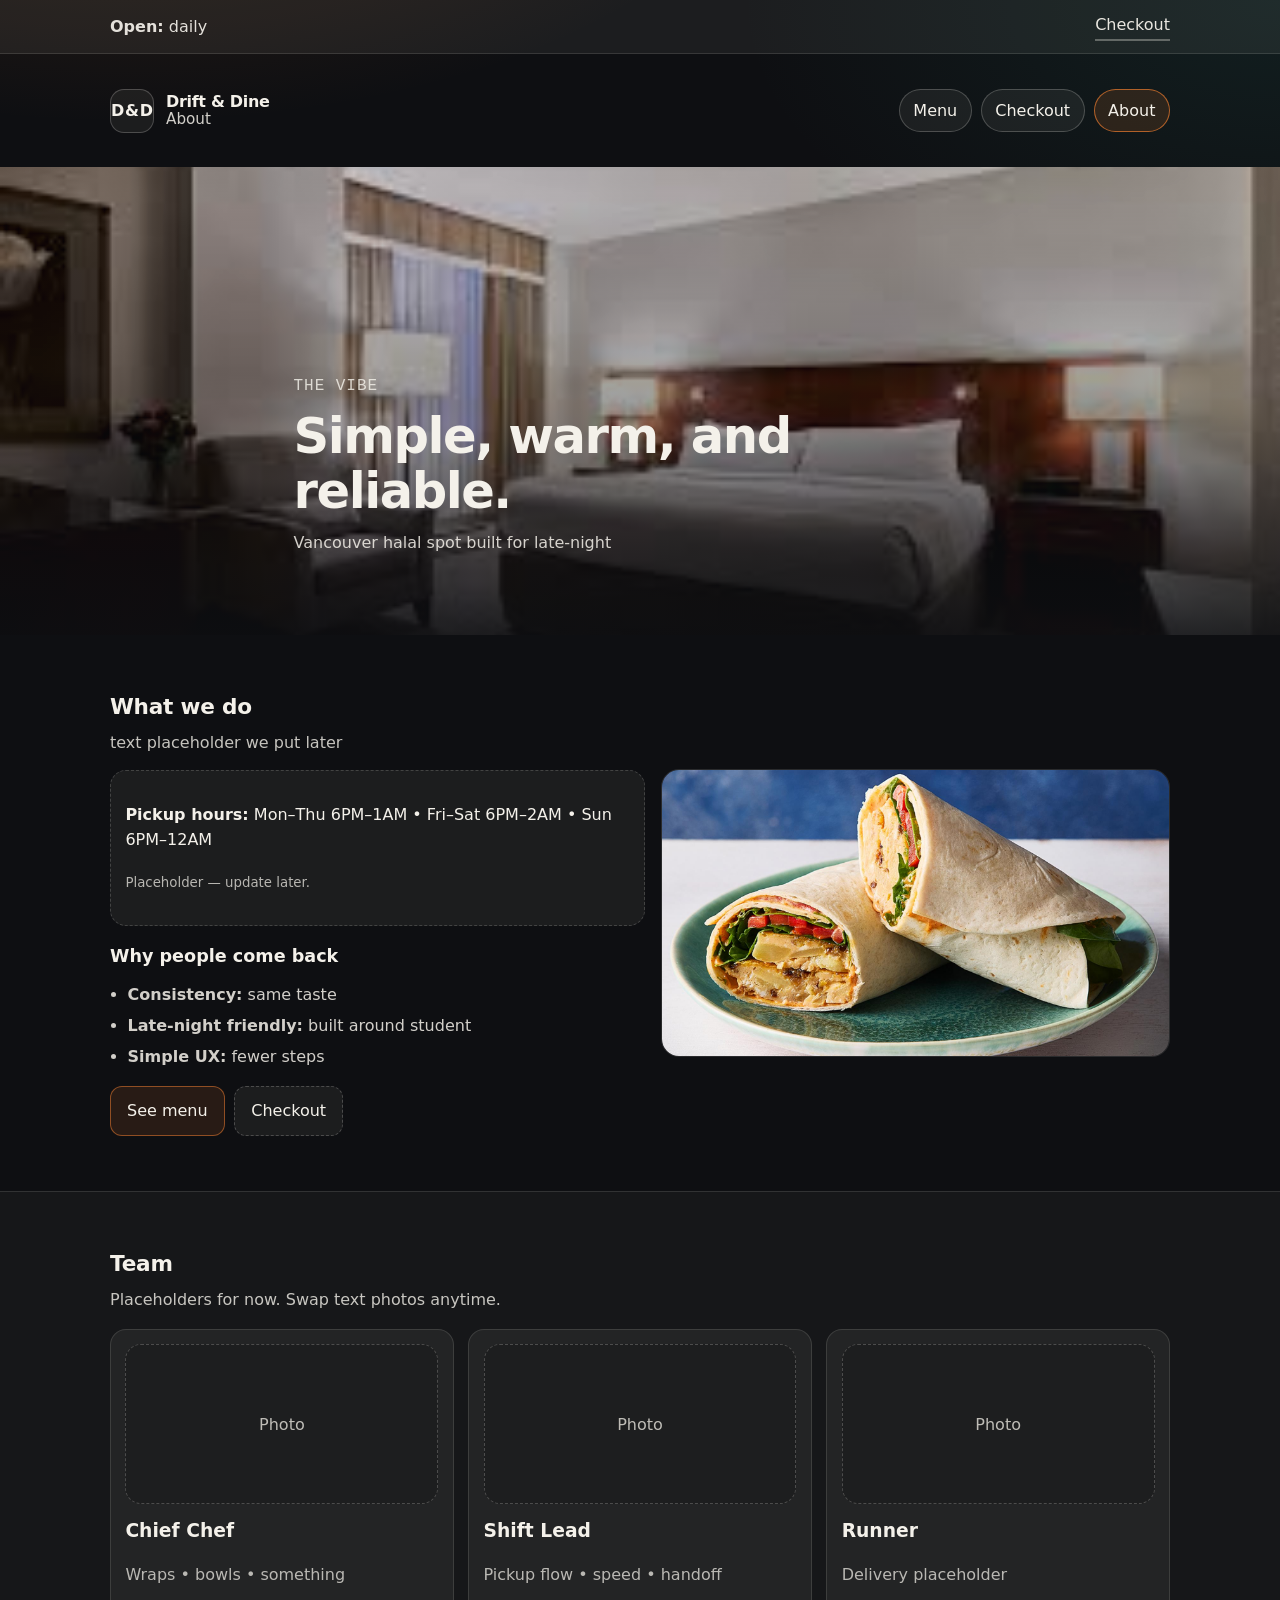
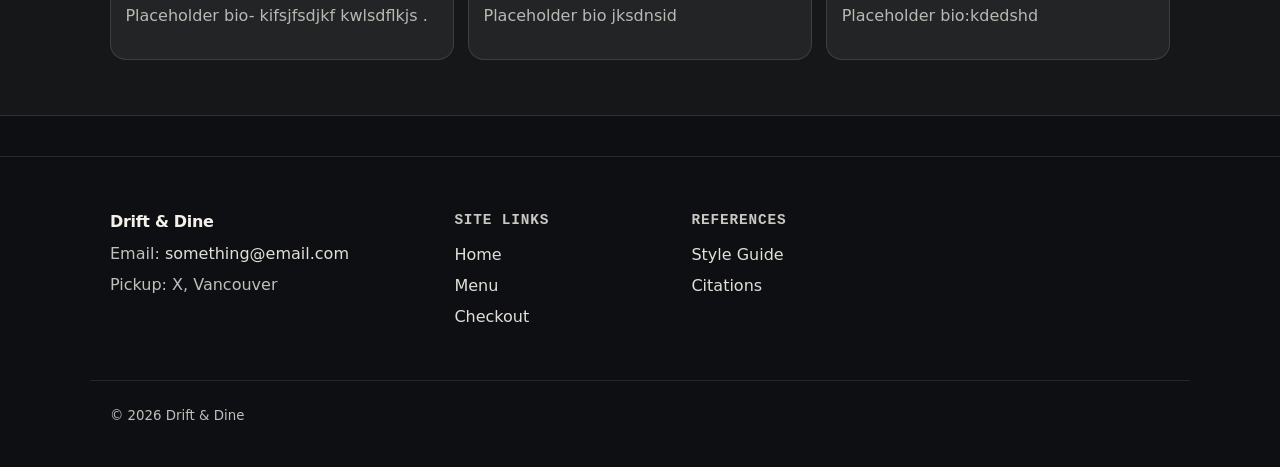
==== commit a1af6f19: "Fixed certain hover issues in nav bar, added about page to nav bar for clarification, added hover to" ====
--- a/about.html
+++ b/about.html
@@ -13,7 +13,7 @@
     <div class="noticebar" role="region" aria-label="Announcement">
       <div class="container noticebar__inner">
         <p class="noticebar__text"><strong>Open:</strong> daily</p>
-        <a class="noticebar__link" href="checkout.html">Checkout →</a>
+        <a class="noticebar__link" href="checkout.html">Checkout</a>
       </div>
     </div>
 
@@ -29,7 +29,8 @@
 
         <nav class="nav" aria-label="Primary">
           <a class="nav__link" href="prodlist.html">Menu</a>
-          <a class="nav__link nav__link--cta" href="checkout.html">Checkout</a>
+          <a class="nav__link" href="checkout.html">Checkout</a>
+          <a class="nav__link" href="about.html" aria-current="page">About</a>
         </nav>
       </div>
     </header>
--- a/css/main.css
+++ b/css/main.css
@@ -132,6 +132,13 @@
   text-decoration: none;
   color: var(--paper);
 }
+
+.brand:hover{
+  color: rgba(200,107,43,0.85);
+  transform: translateY(-1px);
+  transition: 0.2s;
+}
+
 .brand:focus-visible{
   outline: 3px solid rgba(200,107,43,0.35);
   outline-offset: 4px;
@@ -192,10 +199,12 @@
   border-color: rgba(200,107,43,0.85);
   background: rgba(200,107,43,0.16);
 }
-.nav__link--cta{
+
+/* Unused, experimentative testing on nav link color */
+/* .nav__link--cta{
   border-color: rgba(200,107,43,0.55);
   background: rgba(200,107,43,0.10);
-}
+} */
 
 /* Typography Helpers */
 .h1{
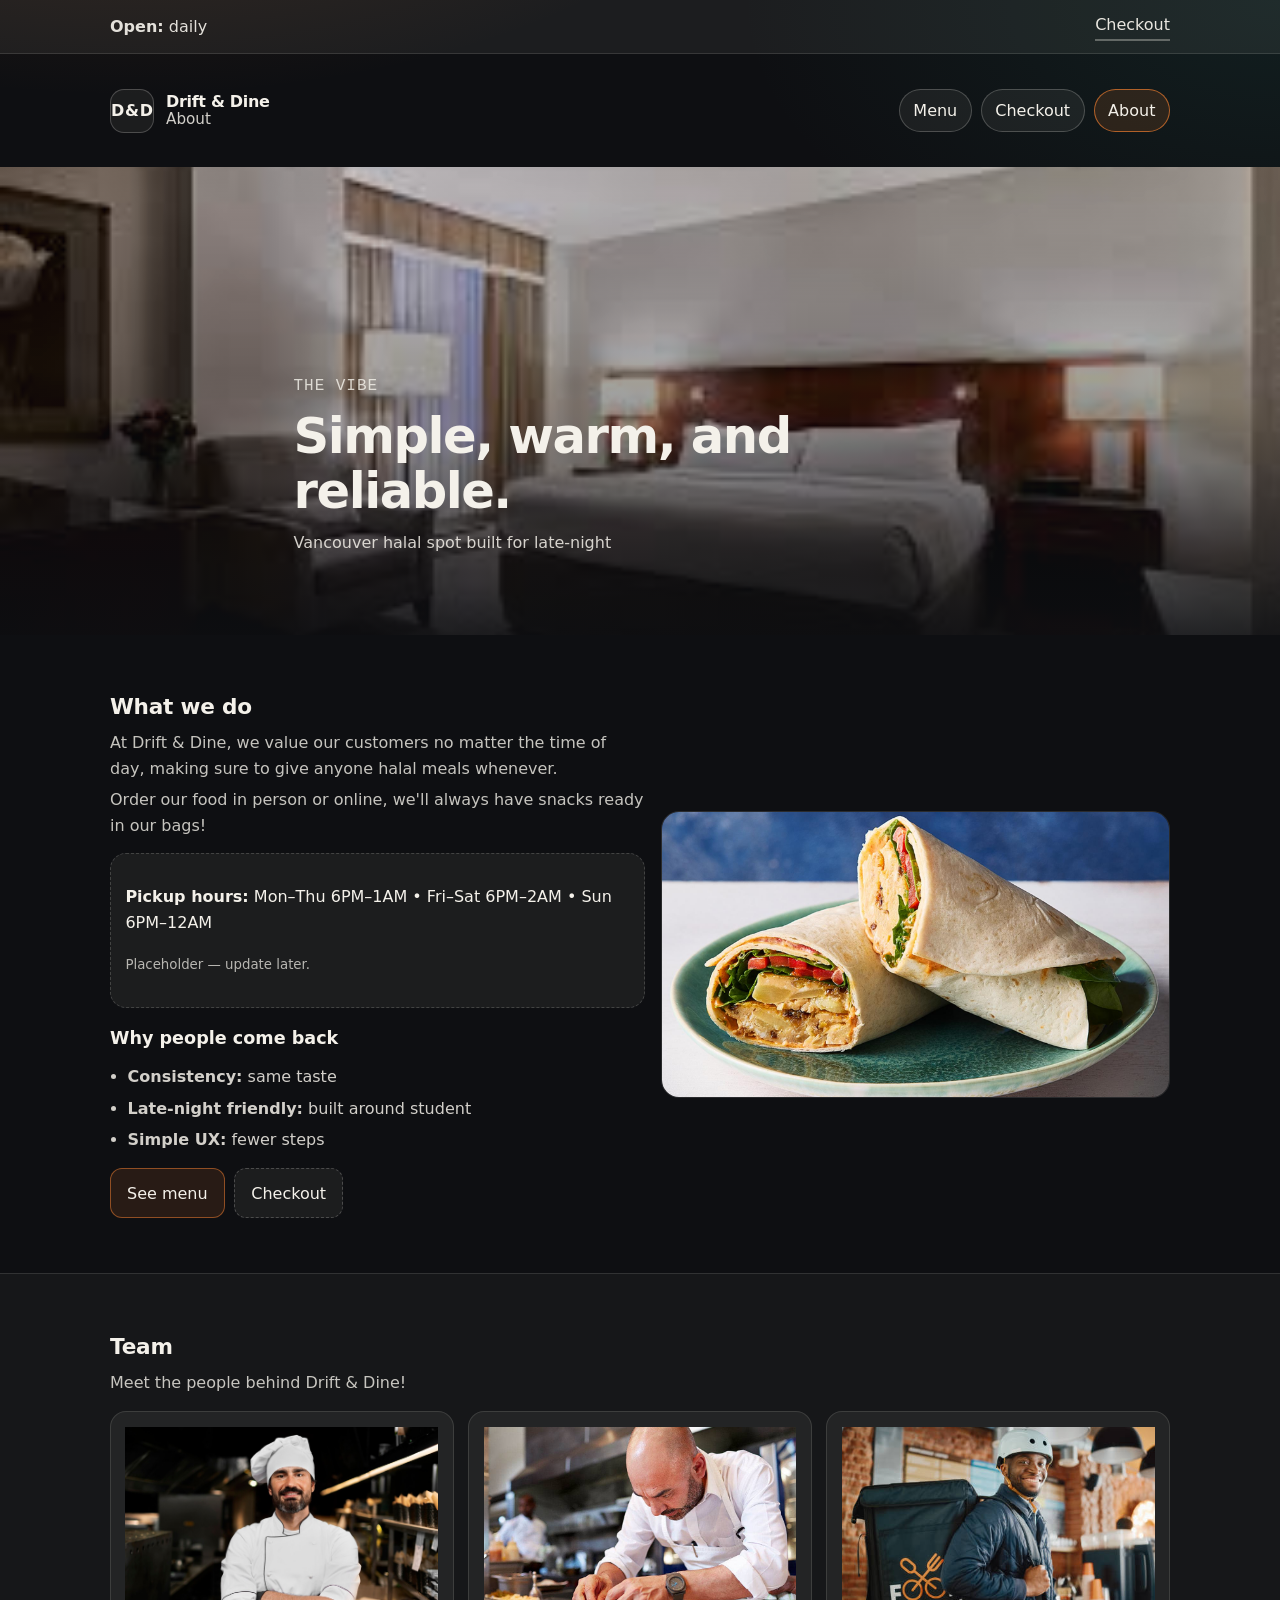
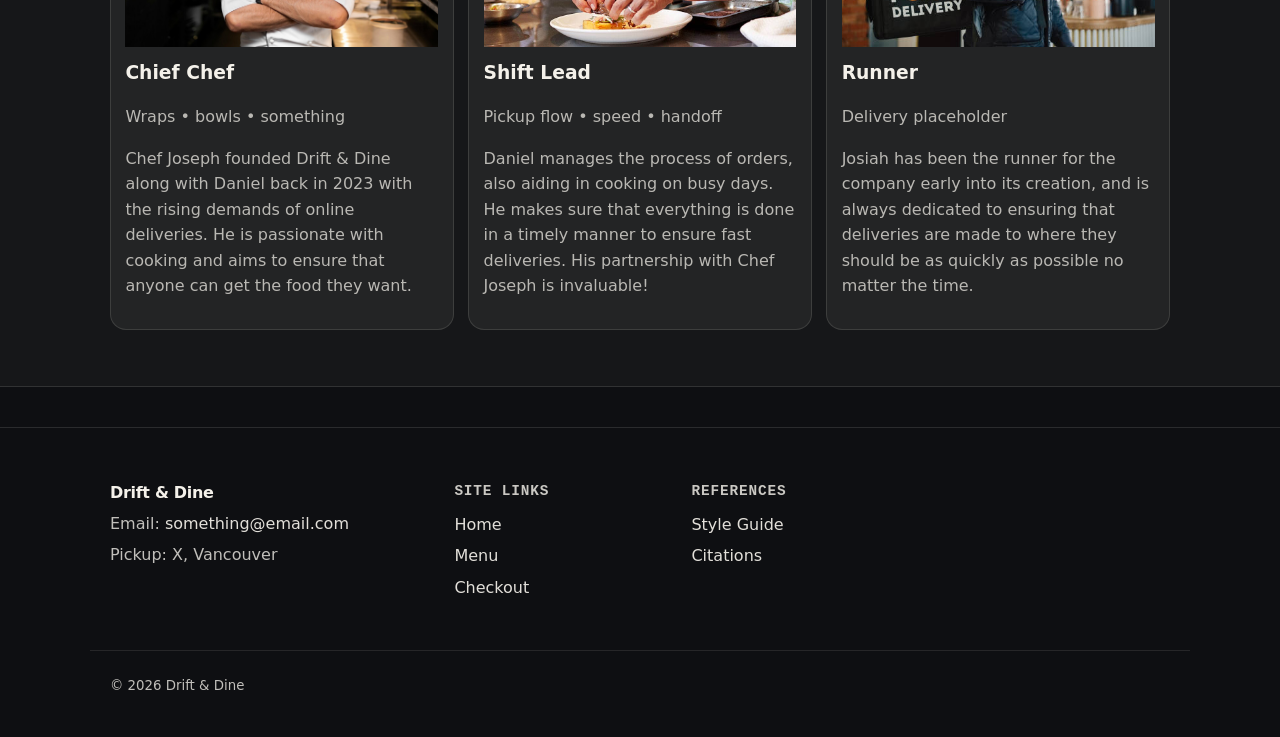
==== commit ef0179fd: "Added content for about pages and product pages. Updated readme file." ====
--- a/about.html
+++ b/about.html
@@ -51,7 +51,8 @@
         <div class="container split">
           <div class="split__copy">
             <h2 class="section__title">What we do</h2>
-            <p class="section__hint">text placeholder we put later</p>
+            <p class="section__hint">At Drift &amp; Dine, we value our customers no matter the time of day, making sure to give anyone halal meals whenever.</p>
+            <p class="section__hint">Order our food in person or online, we'll always have snacks ready in our bags!</p>
 
             <div class="callout" aria-label="Hours">
               <p><strong>Pickup hours:</strong> Mon–Thu 6PM–1AM • Fri–Sat 6PM–2AM • Sun 6PM–12AM</p>
@@ -81,34 +82,41 @@
         <div class="container">
           <header class="section__head">
             <h2 class="section__title">Team</h2>
-            <p class="section__hint">Placeholders for now. Swap text photos anytime.</p>
+            <p class="section__hint">Meet the people behind Drift &amp; Dine!</p>
           </header>
 
           <div class="team">
             <article class="person" aria-label="Chief Chef">
-              <div class="person__media" aria-hidden="true">Photo</div>
+              <div class="product__media" aria-hidden="true">
+                <img src="img/head-chef.jpg" alt="Head Chef wearing a chef hat and uniform with arms crossed" loading="lazy" />
+
+              </div>
               <div class="person__body">
                 <h3 class="person__name">Chief Chef</h3>
                 <p class="muted">Wraps • bowls • something</p>
-                <p class="muted">Placeholder bio- kifsjfsdjkf kwlsdflkjs .</p>
+                <p class="muted">Chef Joseph founded Drift &amp; Dine along with Daniel back in 2023 with the rising demands of online deliveries. He is passionate with cooking and aims to ensure that anyone can get the food they want.</p>
               </div>
             </article>
 
             <article class="person" aria-label="Shift Lead">
-              <div class="person__media" aria-hidden="true">Photo</div>
+              <div class="product__media" aria-hidden="true">
+                <img src="img/shift-lead.jpg" alt="Shift lead aiding in cooking" loading="lazy" />
+              </div>
               <div class="person__body">
                 <h3 class="person__name">Shift Lead</h3>
                 <p class="muted">Pickup flow • speed • handoff</p>
-                <p class="muted">Placeholder bio jksdnsid</p>
+                <p class="muted">Daniel manages the process of orders, also aiding in cooking on busy days. He makes sure that everything is done in a timely manner to ensure fast deliveries. His partnership with Chef Joseph is invaluable!</p>
               </div>
             </article>
 
             <article class="person" aria-label="Runner">
-              <div class="person__media" aria-hidden="true">Photo</div>
+              <div class="product__media" aria-hidden="true">
+                <img src="img/runner.jpg" alt="Runner with bag over shoulder" loading="lazy" />
+              </div>
               <div class="person__body">
                 <h3 class="person__name">Runner</h3>
                 <p class="muted">Delivery placeholder</p>
-                <p class="muted">Placeholder bio:kdedshd</p>
+                <p class="muted">Josiah has been the runner for the company early into its creation, and is always dedicated to ensuring that deliveries are made to where they should be as quickly as possible no matter the time.</p>
               </div>
             </article>
           </div>
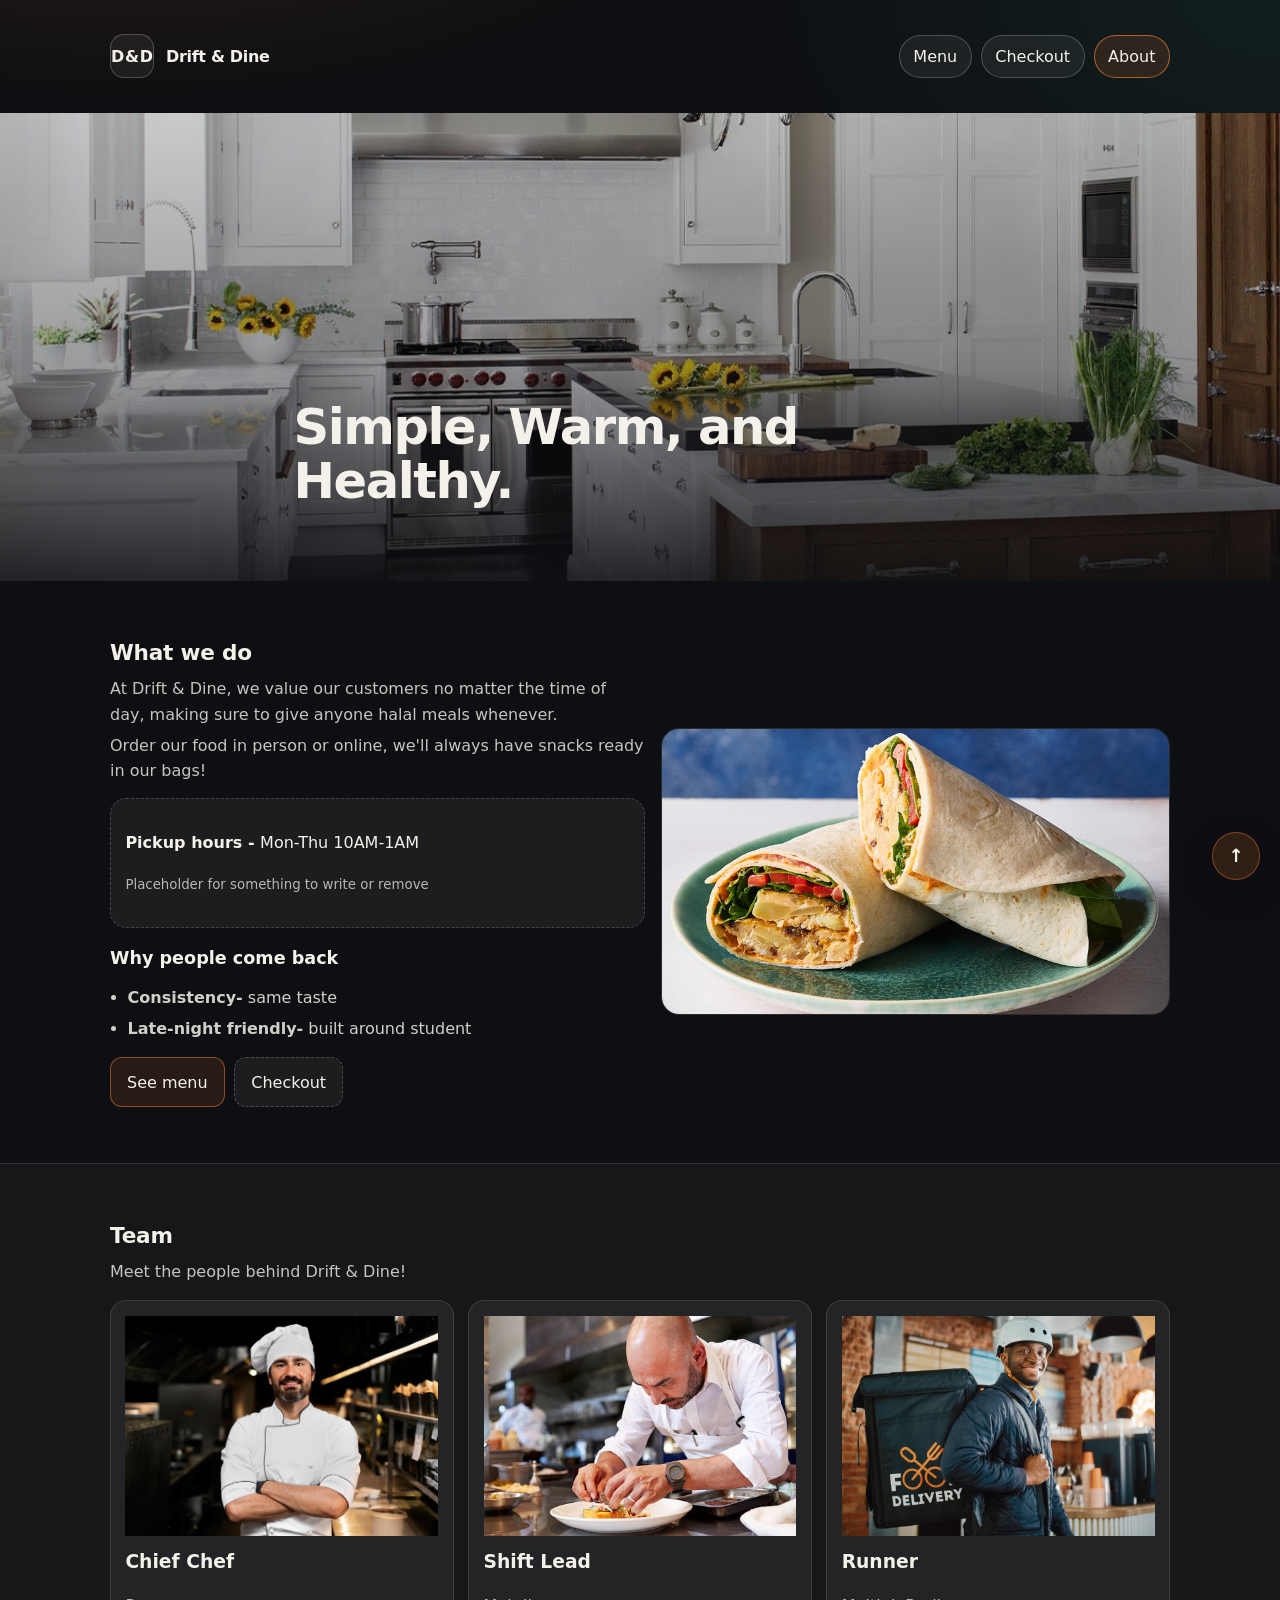
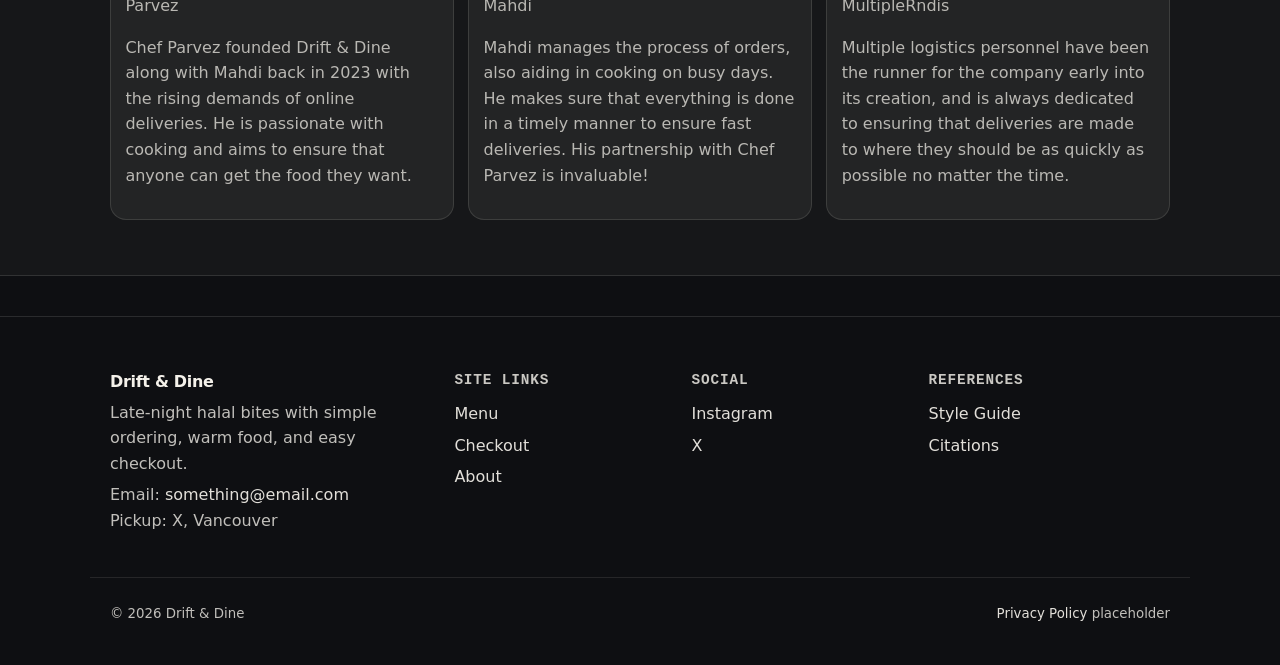
==== commit 6b3bf959: "Almost Final Changes- tawsif" ====
--- a/about.html
+++ b/about.html
@@ -10,12 +10,6 @@
   <body class="site">
     <a class="skip-link" href="#main">Skip content</a>
 
-    <div class="noticebar" role="region" aria-label="Announcement">
-      <div class="container noticebar__inner">
-        <p class="noticebar__text"><strong>Open:</strong> daily</p>
-        <a class="noticebar__link" href="checkout.html">Checkout</a>
-      </div>
-    </div>
 
     <header class="header header--overlay">
       <div class="container header__row">
@@ -23,7 +17,6 @@
           <span class="brand__mark" aria-hidden="true">D&amp;D</span>
           <span class="brand__text">
             <span class="brand__name">Drift &amp; Dine</span>
-            <span class="brand__tag">About</span>
           </span>
         </a>
 
@@ -41,9 +34,7 @@
         <div class="hero__overlay" aria-hidden="true"></div>
 
         <div class="container hero__content">
-          <p class="hero__kicker">The vibe</p>
-          <h1 class="hero__title">Simple, warm, and reliable.</h1>
-          <p class="hero__sub"> Vancouver halal spot built for late-night</p>
+          <h1 class="hero__title">Simple, Warm, and Healthy.</h1>
         </div>
       </section>
 
@@ -55,15 +46,14 @@
             <p class="section__hint">Order our food in person or online, we'll always have snacks ready in our bags!</p>
 
             <div class="callout" aria-label="Hours">
-              <p><strong>Pickup hours:</strong> Mon–Thu 6PM–1AM • Fri–Sat 6PM–2AM • Sun 6PM–12AM</p>
-              <p class="muted"><small>Placeholder — update later.</small></p>
+              <p><strong>Pickup hours - </strong> Mon-Thu 10AM-1AM</p>
+              <p class="muted"><small>Placeholder for something to write or remove</small></p>
             </div>
 
             <h3 class="h3">Why people come back</h3>
             <ul class="bullets">
-              <li><strong>Consistency:</strong> same taste</li>
-              <li><strong>Late-night friendly:</strong> built around student</li>
-              <li><strong>Simple UX:</strong> fewer steps</li>
+              <li><strong>Consistency-</strong> same taste</li>
+              <li><strong>Late-night friendly-</strong> built around student</li>
             </ul>
 
             <div class="actions">
@@ -93,8 +83,8 @@
               </div>
               <div class="person__body">
                 <h3 class="person__name">Chief Chef</h3>
-                <p class="muted">Wraps • bowls • something</p>
-                <p class="muted">Chef Joseph founded Drift &amp; Dine along with Daniel back in 2023 with the rising demands of online deliveries. He is passionate with cooking and aims to ensure that anyone can get the food they want.</p>
+                <p class="muted"> Parvez</p>
+                <p class="muted">Chef Parvez founded Drift &amp; Dine along with Mahdi back in 2023 with the rising demands of online deliveries. He is passionate with cooking and aims to ensure that anyone can get the food they want.</p>
               </div>
             </article>
 
@@ -104,8 +94,8 @@
               </div>
               <div class="person__body">
                 <h3 class="person__name">Shift Lead</h3>
-                <p class="muted">Pickup flow • speed • handoff</p>
-                <p class="muted">Daniel manages the process of orders, also aiding in cooking on busy days. He makes sure that everything is done in a timely manner to ensure fast deliveries. His partnership with Chef Joseph is invaluable!</p>
+                <p class="muted">Mahdi</p>
+                <p class="muted">Mahdi manages the process of orders, also aiding in cooking on busy days. He makes sure that everything is done in a timely manner to ensure fast deliveries. His partnership with Chef Parvez is invaluable!</p>
               </div>
             </article>
 
@@ -115,8 +105,8 @@
               </div>
               <div class="person__body">
                 <h3 class="person__name">Runner</h3>
-                <p class="muted">Delivery placeholder</p>
-                <p class="muted">Josiah has been the runner for the company early into its creation, and is always dedicated to ensuring that deliveries are made to where they should be as quickly as possible no matter the time.</p>
+                <p class="muted">MultipleRndis</p>
+                <p class="muted">Multiple logistics personnel have been the runner for the company early into its creation, and is always dedicated to ensuring that deliveries are made to where they should be as quickly as possible no matter the time.</p>
               </div>
             </article>
           </div>
@@ -124,20 +114,35 @@
       </section>
     </main>
 
+   
+
+    <a class="backtotop" href="#top" aria-label="Back to top">↑</a>
+
     <footer class="footer" aria-label="Site footer">
       <div class="container footer__grid">
         <div class="footer__brand">
           <p class="footer__logo">Drift &amp; Dine</p>
-          <p class="footer__muted">Email: <a href="mailto:something@email.com">something@email.com</a></p>
-          <p class="footer__muted">Pickup: X, Vancouver</p>
+          <p class="footer__muted">
+            Late-night halal bites with simple ordering, warm food, and easy checkout.
+          </p>
+          <p class="footer__muted">
+            Email: <a href="mailto:something@email.com">something@email.com</a><br />
+            Pickup: X, Vancouver
+          </p>
         </div>
 
         <nav class="footer__col" aria-label="Site links">
           <h2 class="footer__title">Site links</h2>
-          <a href="index.html">Home</a>
           <a href="prodlist.html">Menu</a>
           <a href="checkout.html">Checkout</a>
+          <a href="about.html">About</a>
         </nav>
+
+        <div class="footer__col" aria-label="Social links">
+          <h2 class="footer__title">Social</h2>
+          <a href="#">Instagram</a>
+          <a href="#">X</a>
+        </div>
 
         <div class="footer__col" aria-label="References">
           <h2 class="footer__title">References</h2>
@@ -148,6 +153,7 @@
 
       <div class="container footer__bar" aria-label="Footer legal">
         <p class="footer__muted"><small>© 2026 Drift &amp; Dine</small></p>
+        <p class="footer__muted"><small><a href="#">Privacy Policy</a> placeholder</small></p>
       </div>
     </footer>
   </body>
--- a/css/main.css
+++ b/css/main.css
@@ -1,4 +1,3 @@
-/*  Created a new one, optimized */
 *,
 *::before,
 *::after{
@@ -21,28 +20,21 @@
 a{
   color: inherit;
 }
-
 /*  tokens  */
 :root{
   --bg: #0E0F12;
   --paper: #F4F1EA;
   --ink: #101318;
-
   --muted-on-dark: rgba(244,241,234,0.80);
   --muted-on-light: rgba(16,19,24,0.72);
-
   --line-dark: rgba(244,241,234,0.12);
   --line-light: rgba(16,19,24,0.12);
-
   --accent: #C86B2B;
   --accent-2: #2A7F75;
-
   --radius: 16px;
   --max: 1100px;
-
   --mono: ui-monospace, SFMono-Regular, Menlo, Monaco, Consolas, "Liberation Mono", monospace;
   --sans: system-ui, -apple-system, Segoe UI, Roboto, Arial, sans-serif;
-
   --shadow: 0 18px 48px rgba(0,0,0,0.35);
 }
 
@@ -52,22 +44,113 @@
   margin: 0 auto;
   padding: 1.25rem;
 }
-
 /*  Skip Link  */
 .skip-link{
-  position: absolute;
-  left: -999px;
-  top: 0;
-  padding: 0.6rem 0.9rem;
-  background: #fff;
-  color: var(--ink);
-  border-radius: 12px;
-  border: 1px solid rgba(16,19,24,0.18);
-}
-.skip-link:focus{
-  left: 1rem;
-  top: 1rem;
-  z-index: 999;
+  display: none !important;
+}
+/* back to top button */
+.backtotop{
+  position: fixed;
+  right: 1.25rem;
+  bottom: 1.25rem;
+  width: 3rem;
+  height: 3rem;
+  display: grid;
+  place-items: center;
+  border-radius: 999px;
+  text-decoration: none;
+  font-size: 1.15rem;
+  font-weight: 800;
+  color: var(--paper);
+  background: rgba(200,107,43,0.18);
+  border: 1px solid rgba(200,107,43,0.55);
+  box-shadow: 0 12px 32px rgba(0,0,0,0.28);
+  backdrop-filter: blur(10px);
+  z-index: 200;
+  transition: transform 0.2s ease, background 0.2s ease, border-color 0.2s ease;
+}
+.backtotop:hover{
+  transform: translateY(-2px);
+  background: rgba(200,107,43,0.24);
+  border-color: rgba(200,107,43,0.8);
+}
+.backtotop:focus-visible{
+  outline: 3px solid rgba(200,107,43,0.35);
+  outline-offset: 3px;
+}
+/* menu card click behavior polish */
+.product__media{
+  display: block;
+}
+.product__media img{
+  width: 100%;
+  height: 220px;
+  object-fit: cover;
+  border: 0;
+  border-radius: 0;
+}
+.product__title{
+  margin: 0;
+  font-size: 1.05rem;
+}
+.title-link{
+  color: inherit;
+  text-decoration: none;
+}
+.title-link:hover{
+  color: var(--accent);
+}
+.title-link:focus-visible{
+  outline: 3px solid rgba(200,107,43,0.35);
+  outline-offset: 2px;
+  border-radius: 6px;
+}
+.feature__media--link{
+  display: block;
+}
+.feature__media--link img{
+  transition: transform 0.25s ease;
+}
+.feature__media--link:hover img{
+  transform: scale(1.01);
+}
+.detail{
+  display: grid;
+  grid-template-columns: 1.05fr 1fr;
+  gap: 1.25rem;
+  align-items: start;
+}
+.detail__media img{
+  width: 100%;
+  border-radius: 18px;
+  border: 1px solid rgba(244,241,234,0.12);
+  object-fit: cover;
+}
+.detail__content{
+  display: grid;
+  gap: 0.9rem;
+}
+.detail__lead{
+  margin: 0;
+  color: rgba(244,241,234,0.84);
+  max-width: 60ch;
+}
+.detail__meta{
+  display: flex;
+  flex-wrap: wrap;
+  gap: 0.5rem;
+  align-items: center;
+}
+.detail__section{
+  padding-top: 0.3rem;
+  border-top: 1px solid rgba(244,241,234,0.08);
+}
+
+/* responsive */
+@media (max-width: 980px){
+  .detail{
+    grid-template-columns: 1fr;
+  }
 }
 
 /*  Site Background  */
@@ -199,13 +282,6 @@
   border-color: rgba(200,107,43,0.85);
   background: rgba(200,107,43,0.16);
 }
-
-/* Unused, experimentative testing on nav link color */
-/* .nav__link--cta{
-  border-color: rgba(200,107,43,0.55);
-  background: rgba(200,107,43,0.10);
-} */
-
 /* Typography Helpers */
 .h1{
   margin: 0;
@@ -216,7 +292,6 @@
   margin: 1rem 0 0.35rem;
   font-size: 1.1rem;
 }
-
 /*  Buttons  */
 .btn{
   display: inline-block;
@@ -261,11 +336,18 @@
 .hero__bg{
   position: absolute;
   inset: 0;
-  background: url("../img/room1.jpg") center/cover no-repeat;
+  background: url("../img/food-cart.jpg") center/cover no-repeat;
   filter: saturate(0.95) contrast(1.05);
 }
 .hero__bg--about{
-  background: url("../img/hotel.jfif") center/cover no-repeat;
+  background: url("../img/kitchen.jpg") center/cover no-repeat;
+}
+.hero__bg img{
+  width: 100%;
+  height: 220px;
+  object-fit: cover;
+  border: 0;
+  border-radius: 0;
 }
 .hero__overlay{
   position: absolute;
@@ -322,7 +404,6 @@
   border-color: rgba(42,127,117,0.28);
   background: rgba(42,127,117,0.16);
 }
-
 /*  Sections */
 .section{
   padding: 2.2rem 0;
@@ -352,7 +433,6 @@
   color: var(--muted-on-dark);
   max-width: 80ch;
 }
-
 /*  Cards-home  */
 .cards{
   display: grid;
@@ -402,7 +482,6 @@
   color: var(--accent);
   border-bottom-color: rgba(200,107,43,0.55);
 }
-
 /*  Split section  */
 .split{
   display: grid;
@@ -414,7 +493,6 @@
   border-radius: 18px;
   border: 1px solid rgba(244,241,234,0.12);
 }
-
 /* bullets, actions */
 .bullets{
   margin: 0.75rem 0 0;
@@ -430,7 +508,6 @@
   gap: 0.6rem;
   flex-wrap: wrap;
 }
-
 /* Callout */
 .callout{
   margin-top: 0.9rem;
@@ -442,7 +519,6 @@
 .muted{
   color: rgba(244,241,234,0.72);
 }
-
 /*  Gallery Grid placeholder for now */
 .grid{
   display: grid;
@@ -466,7 +542,6 @@
 .grid__item:hover{
   border-color: rgba(200,107,43,0.55);
 }
-
 /*  Footer  */
 .footer{
   margin-top: 2.5rem;
@@ -516,7 +591,6 @@
   gap: 1rem;
   flex-wrap: wrap;
 }
-
 /*  Menu Page Components*/
 .subnav{
   display: flex;
@@ -537,7 +611,6 @@
   border-color: rgba(200,107,43,0.55);
   background: rgba(200,107,43,0.10);
 }
-
 /* Featured block */
 .feature{
   display: grid;
@@ -585,7 +658,6 @@
   background: rgba(42,127,117,0.18);
   border-color: rgba(42,127,117,0.28);
 }
-
 /* Product grid */
 .product-grid{
   display: grid;
@@ -656,7 +728,6 @@
   background: rgba(0,0,0,0.18);
   color: rgba(244,241,234,0.70);
 }
-
 /* Notice box */
 .notice{
   border: 1px dashed rgba(244,241,234,0.18);
@@ -667,7 +738,6 @@
 .notice p{
   margin: 0.35rem 0;
 }
-
 /*  Checkout Components  */
 .checkout{
   display: grid;
@@ -704,7 +774,6 @@
   background: rgba(244,241,234,0.06);
   color: rgba(244,241,234,0.86);
 }
-
 .cart{
   list-style: none;
   padding: 0;
@@ -816,7 +885,6 @@
 input[type="radio"]{
   accent-color: var(--accent);
 }
-
 /* Payment  */
 .fieldgrid{
   display: grid;
@@ -824,12 +892,10 @@
   gap: 0.6rem;
   margin-top: 0.75rem;
 }
-
 .actions--stack{
   display: grid;
   gap: 0.55rem;
 }
-
 /*  Team  */
 .team{
   display: grid;
@@ -856,8 +922,7 @@
 .person__name{
   margin: 0;
 }
-
-/*  Responsiveness added/updated */
+/*  Responsivenesspdated */
 @media (max-width: 980px){
   .cards{ grid-template-columns: 1fr 1fr; }
   .grid{ grid-template-columns: repeat(3, minmax(0, 1fr)); }
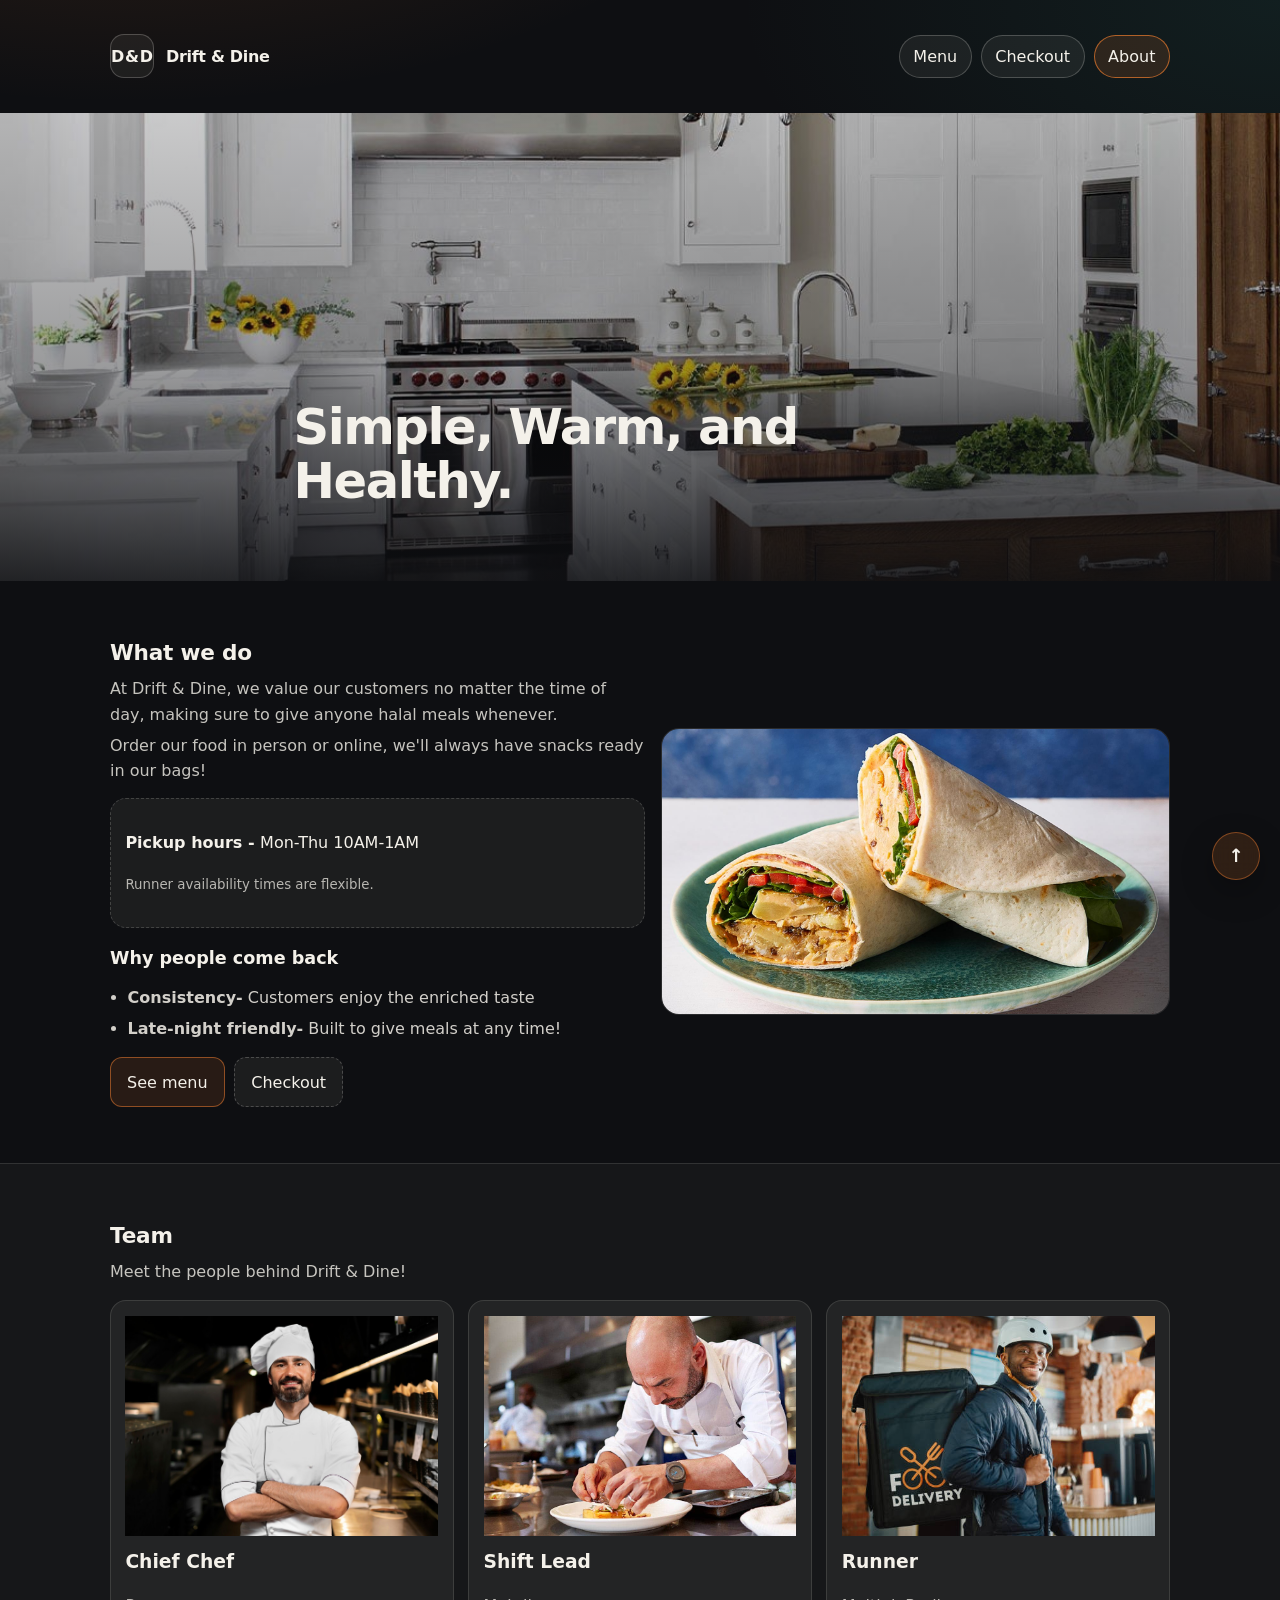
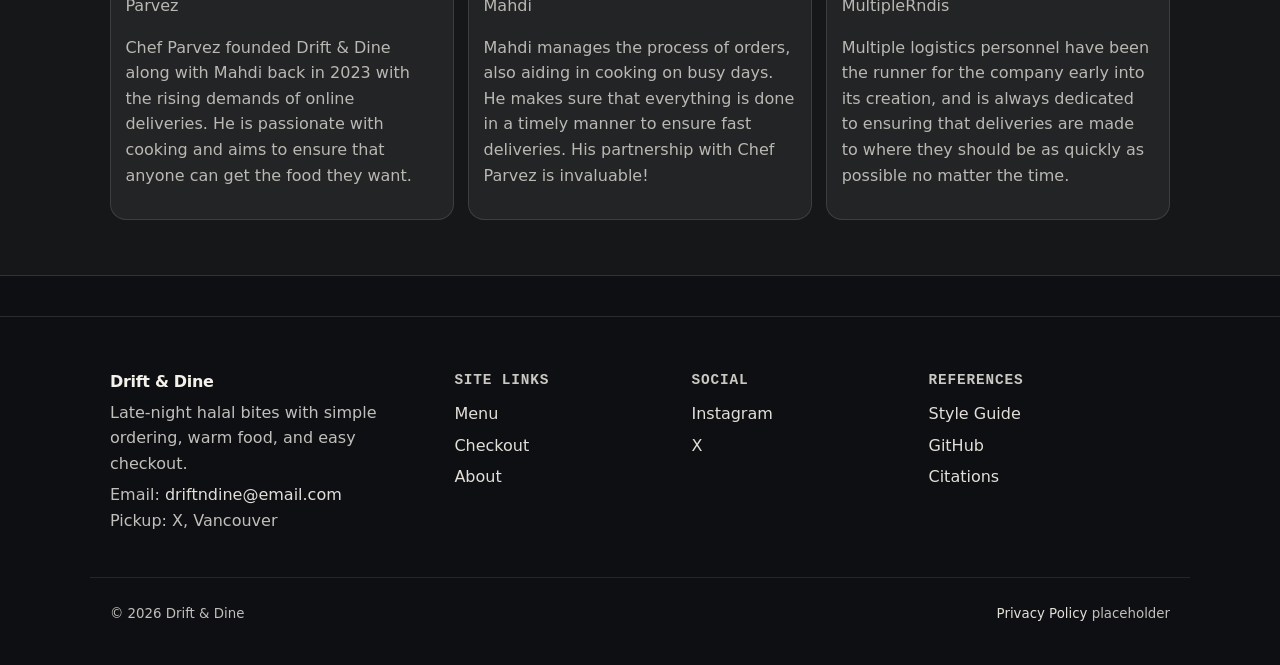
==== commit e0966955: "Completed content, citations, and other link details" ====
--- a/about.html
+++ b/about.html
@@ -47,13 +47,13 @@
 
             <div class="callout" aria-label="Hours">
               <p><strong>Pickup hours - </strong> Mon-Thu 10AM-1AM</p>
-              <p class="muted"><small>Placeholder for something to write or remove</small></p>
+              <p class="muted"><small>Runner availability times are flexible.</small></p>
             </div>
 
             <h3 class="h3">Why people come back</h3>
             <ul class="bullets">
-              <li><strong>Consistency-</strong> same taste</li>
-              <li><strong>Late-night friendly-</strong> built around student</li>
+              <li><strong>Consistency-</strong> Customers enjoy the enriched taste</li>
+              <li><strong>Late-night friendly-</strong> Built to give meals at any time!</li>
             </ul>
 
             <div class="actions">
@@ -126,7 +126,7 @@
             Late-night halal bites with simple ordering, warm food, and easy checkout.
           </p>
           <p class="footer__muted">
-            Email: <a href="mailto:something@email.com">something@email.com</a><br />
+            Email: <a href="mailto:driftndine@email.com">driftndine@email.com</a><br />
             Pickup: X, Vancouver
           </p>
         </div>
@@ -147,6 +147,7 @@
         <div class="footer__col" aria-label="References">
           <h2 class="footer__title">References</h2>
           <a href="styleguide.html">Style Guide</a>
+          <a href="https://github.com/MechaKT/IAT339-P02">GitHub</a>
           <a href="styleguide.html#citations">Citations</a>
         </div>
       </div>
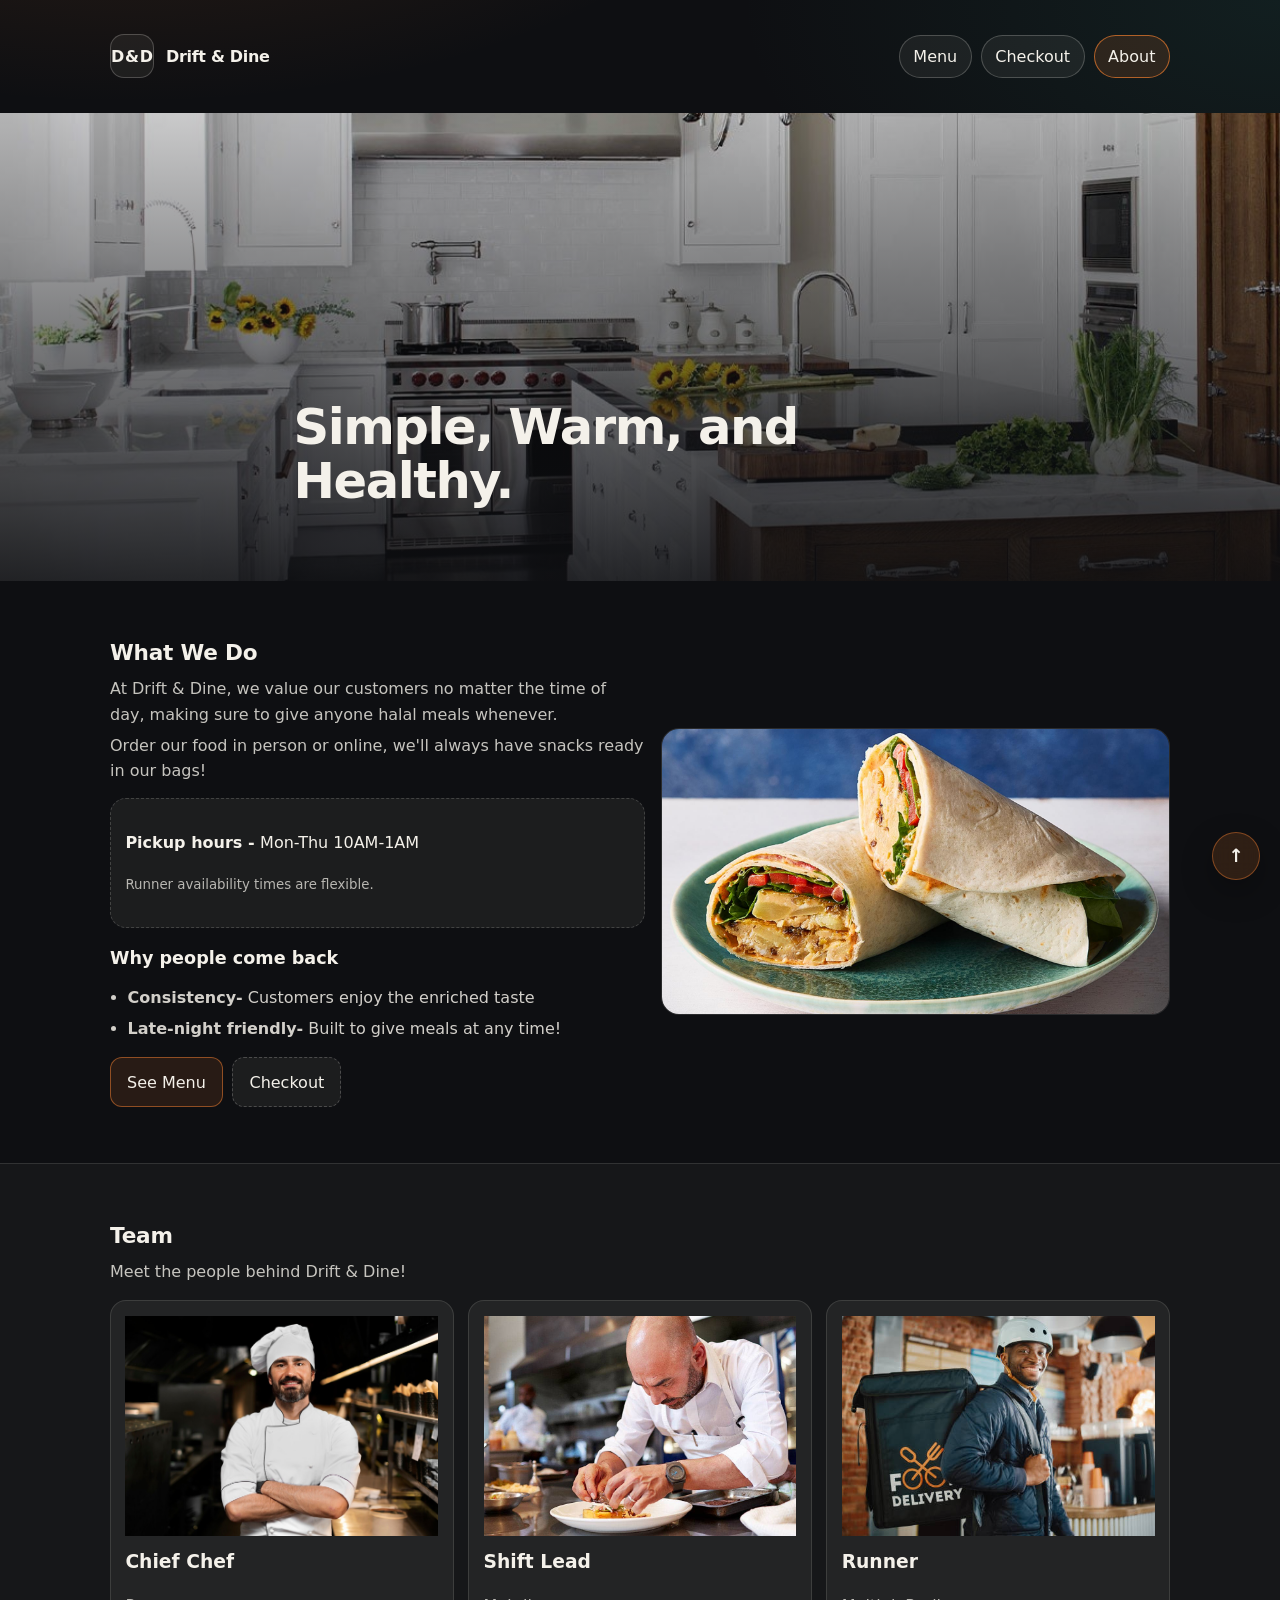
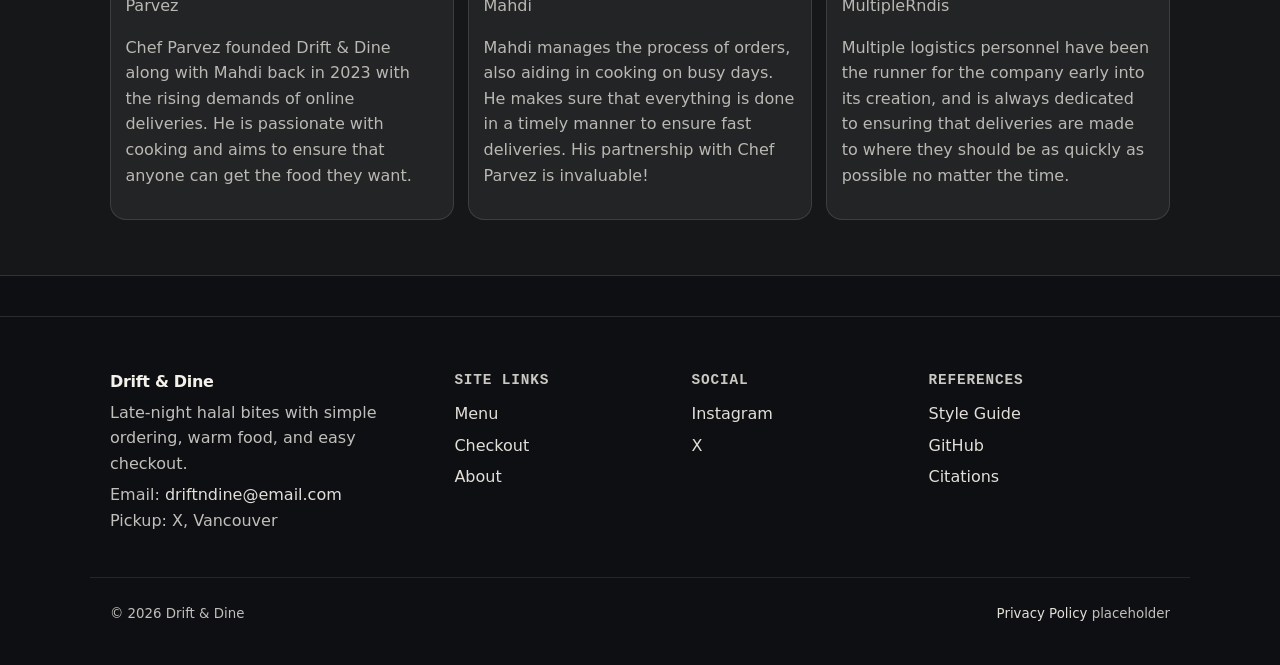
==== commit a715a383: "Changed certain text case sensitivity and certain image visibilities." ====
--- a/about.html
+++ b/about.html
@@ -41,7 +41,7 @@
       <section class="section" aria-label="What we do">
         <div class="container split">
           <div class="split__copy">
-            <h2 class="section__title">What we do</h2>
+            <h2 class="section__title">What We Do</h2>
             <p class="section__hint">At Drift &amp; Dine, we value our customers no matter the time of day, making sure to give anyone halal meals whenever.</p>
             <p class="section__hint">Order our food in person or online, we'll always have snacks ready in our bags!</p>
 
@@ -57,7 +57,7 @@
             </ul>
 
             <div class="actions">
-              <a class="btn btn--primary" href="prodlist.html">See menu</a>
+              <a class="btn btn--primary" href="prodlist.html">See Menu</a>
               <a class="btn btn--ghost" href="checkout.html">Checkout</a>
             </div>
           </div>
--- a/css/main.css
+++ b/css/main.css
@@ -352,7 +352,7 @@
 .hero__overlay{
   position: absolute;
   inset: 0;
-  background: linear-gradient(to top, rgba(14,15,18,0.90), rgba(14,15,18,0.42) 45%, rgba(14,15,18,0.22));
+  background: linear-gradient(to top, rgba(14,15,18,0.90), rgba(14,15,18,0.60) 45%, rgba(14,15,18,0.22));
 }
 .hero__content{
   position: relative;
